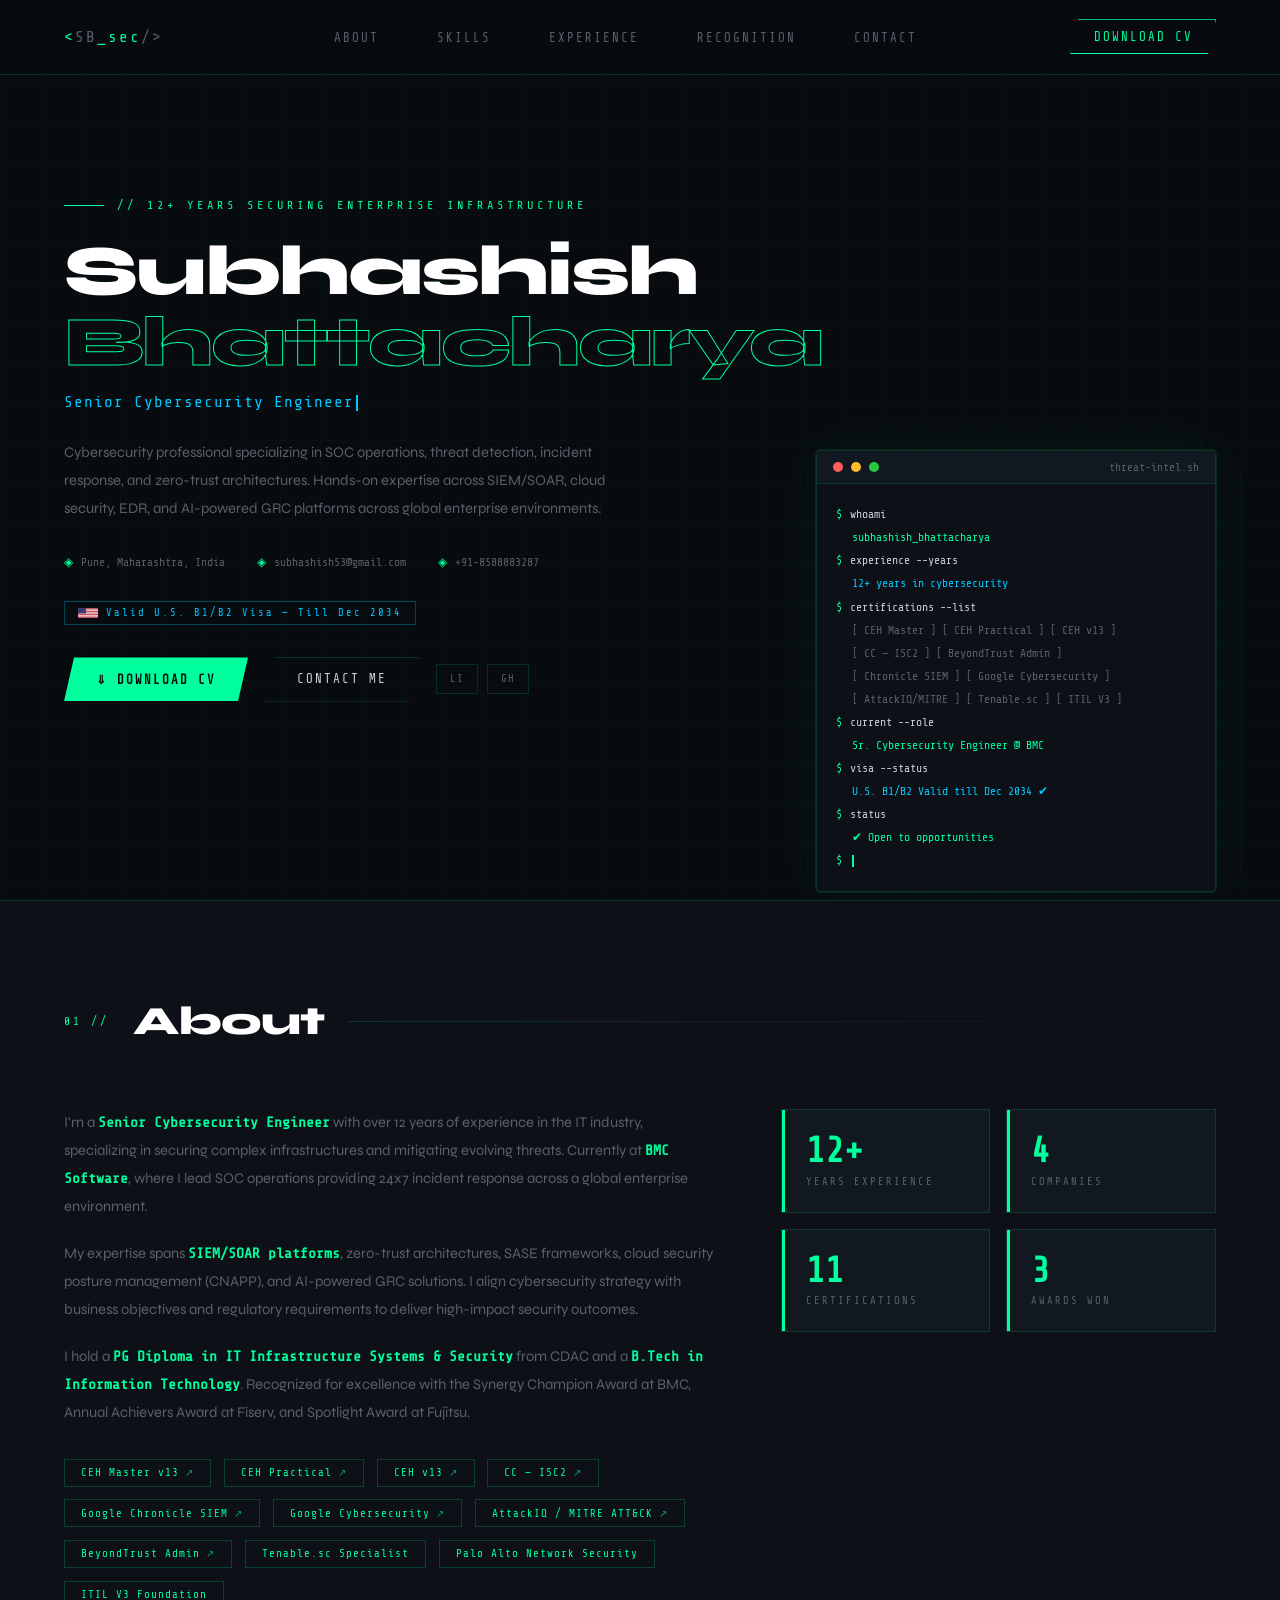
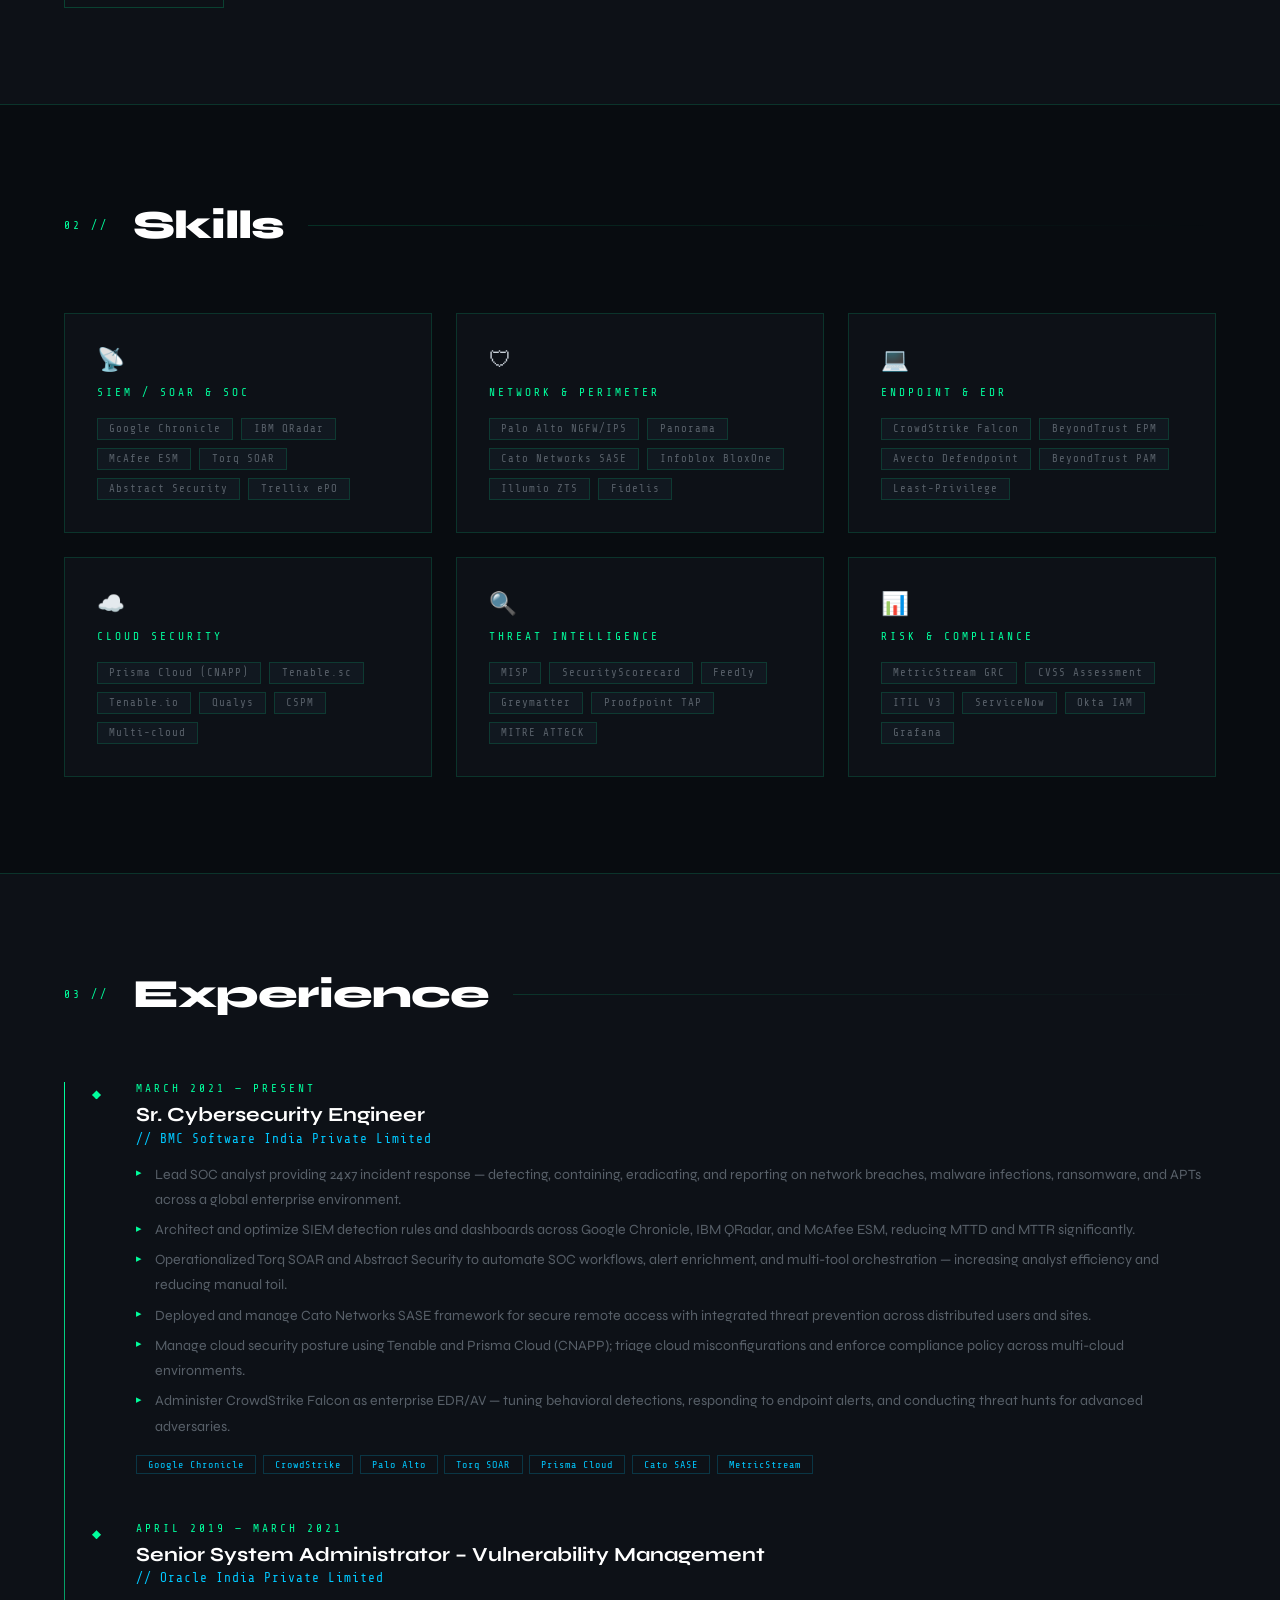
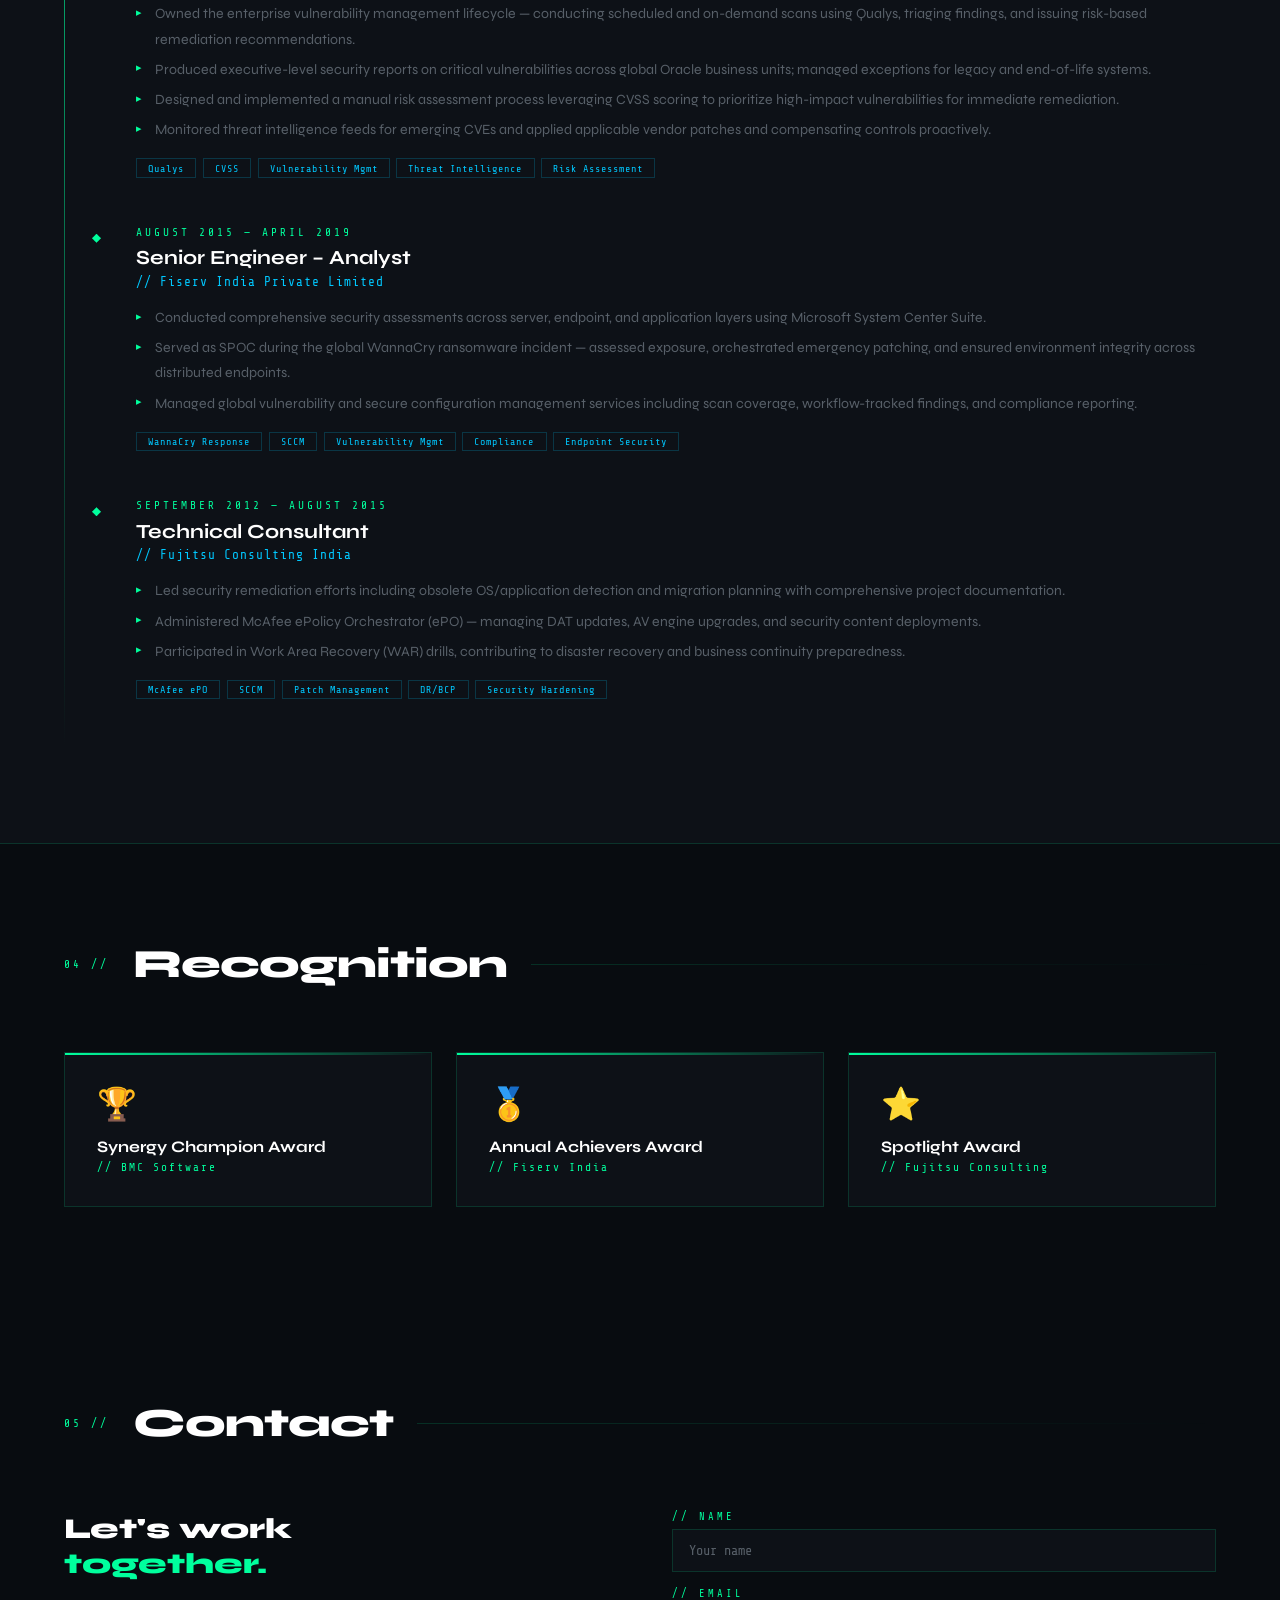
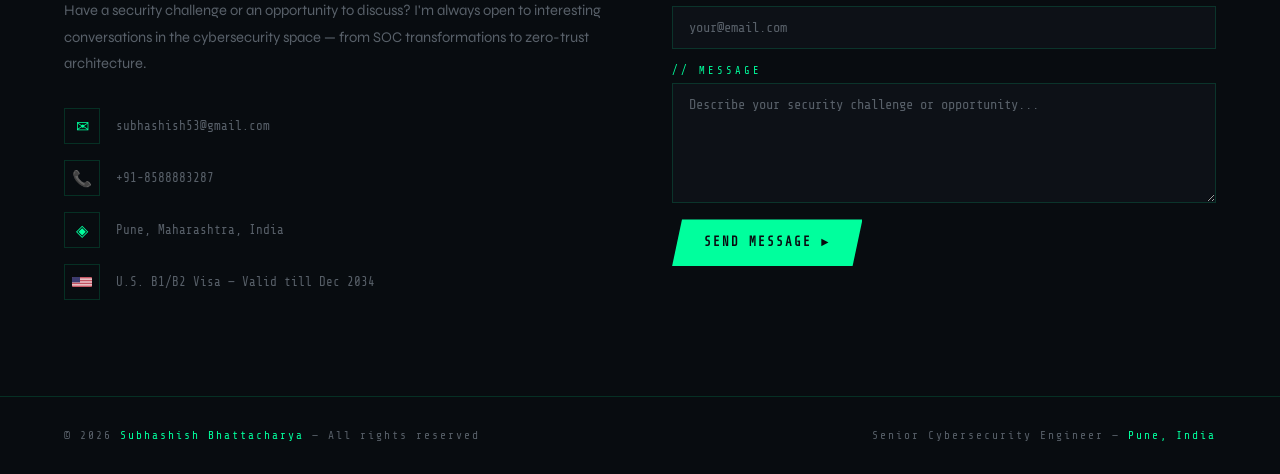
==== docs/index.html @ c699605d "Restructure: separate github/ and netlify/ folders - github/  : GitHub Pages version (mailto contact" ====
<!DOCTYPE html>
<html lang="en">
<head>
<meta charset="UTF-8"/>
<meta name="viewport" content="width=device-width, initial-scale=1.0"/>
<meta name="description" content="Subhashish Bhattacharya — Senior Cybersecurity Engineer with 12+ years in SOC operations, threat detection, incident response, SIEM/SOAR, and cloud security across global enterprise environments."/>
<meta name="keywords" content="Cybersecurity Engineer, SOC, SIEM, SOAR, CrowdStrike, Chronicle, Incident Response, Threat Hunting, Cloud Security, Pune"/>
<meta name="author" content="Subhashish Bhattacharya"/>
<!-- Open Graph -->
<meta property="og:title" content="Subhashish Bhattacharya | Senior Cybersecurity Engineer"/>
<meta property="og:description" content="12+ years securing enterprise infrastructure — SOC, SIEM/SOAR, threat detection, cloud security."/>
<meta property="og:type" content="website"/>
<meta property="og:url" content="https://subhashish53.github.io/"/>
<!-- Twitter Card -->
<meta name="twitter:card" content="summary"/>
<meta name="twitter:title" content="Subhashish Bhattacharya | Senior Cybersecurity Engineer"/>
<meta name="twitter:description" content="12+ years securing enterprise infrastructure — SOC, SIEM/SOAR, threat detection, cloud security."/>
<title>Subhashish Bhattacharya | Senior Cybersecurity Engineer</title>
<link rel="preconnect" href="https://fonts.googleapis.com"/>
<link rel="preconnect" href="https://fonts.gstatic.com" crossorigin/>
<link href="https://fonts.googleapis.com/css2?family=Share+Tech+Mono&family=Syne:wght@400;600;700;800&display=swap" rel="stylesheet"/>
<link rel="stylesheet" href="style.css"/>
</head>
<body>

<a href="#hero" class="skip-link">Skip to content</a>

<!-- NAV -->
<nav aria-label="Main navigation">
  <a href="#hero" class="nav-logo" aria-label="Home">&lt;<span>SB</span>_sec<span>/&gt;</span></a>
  <ul class="nav-links" id="nav-menu" role="list">
    <li><a href="#about">About</a></li>
    <li><a href="#skills">Skills</a></li>
    <li><a href="#experience">Experience</a></li>
    <li><a href="#awards">Recognition</a></li>
    <li><a href="#contact">Contact</a></li>
  </ul>
  <button class="nav-hamburger" id="nav-toggle" aria-controls="nav-menu" aria-expanded="false" aria-label="Toggle navigation menu">
    <span></span><span></span><span></span>
  </button>
  <a href="Subhashish_Bhattacharya.pdf" download class="nav-cta" aria-label="Download CV PDF">Download CV</a>
</nav>

<!-- HERO -->
<section id="hero" aria-label="Introduction">
  <div class="hero-content">
    <div class="hero-tag">// 12+ years securing enterprise infrastructure</div>
    <h1 class="hero-name">Subhashish<br><span class="outline">Bhattacharya</span></h1>
    <div class="hero-title" aria-live="polite" aria-label="Current role">
      <span id="typed-text">Senior Cybersecurity Engineer</span><span class="cursor" aria-hidden="true"></span>
    </div>
    <p class="hero-desc">
      Cybersecurity professional specializing in SOC operations, threat detection, incident response, and zero-trust architectures. Hands-on expertise across SIEM/SOAR, cloud security, EDR, and AI-powered GRC platforms across global enterprise environments.
    </p>
    <div class="hero-info">
      <div class="hero-info-item"><span class="icon" aria-hidden="true">◈</span> Pune, Maharashtra, India</div>
      <div class="hero-info-item"><span class="icon" aria-hidden="true">◈</span> <a href="mailto:subhashish53@gmail.com" style="color:inherit;text-decoration:none;">subhashish53@gmail.com</a></div>
      <div class="hero-info-item"><span class="icon" aria-hidden="true">◈</span> +91-8588883287</div>
    </div>
    <div class="visa-badge" role="note"><img src="data:image/svg+xml,%3Csvg xmlns='http://www.w3.org/2000/svg' viewBox='0 0 60 30'%3E%3Crect width='60' height='30' fill='%23B22234'/%3E%3Crect y='2.3' width='60' height='2.3' fill='white'/%3E%3Crect y='6.9' width='60' height='2.3' fill='white'/%3E%3Crect y='11.5' width='60' height='2.3' fill='white'/%3E%3Crect y='16.2' width='60' height='2.3' fill='white'/%3E%3Crect y='20.8' width='60' height='2.3' fill='white'/%3E%3Crect y='25.4' width='60' height='2.3' fill='white'/%3E%3Crect width='24' height='16.2' fill='%233C3B6E'/%3E%3C/svg%3E" alt="US Flag" class="flag-img" aria-hidden="true"/> Valid U.S. B1/B2 Visa — Till Dec 2034</div>
    <div class="hero-actions">
      <a href="Subhashish_Bhattacharya.pdf" download class="btn-primary" aria-label="Download CV PDF">&#8659; Download CV</a>
      <a href="#contact" class="btn-secondary">Contact Me</a>
      <div class="social-links" aria-label="Social profiles">
        <a href="https://www.linkedin.com/in/subhashish53/" target="_blank" rel="noopener noreferrer" aria-label="LinkedIn profile">LI</a>
        <a href="https://github.com/subhashish53" target="_blank" rel="noopener noreferrer" aria-label="GitHub profile">GH</a>
      </div>
    </div>
  </div>

  <div class="hero-terminal" aria-hidden="true" role="presentation">
    <div class="terminal-bar">
      <div class="t-dot red"></div><div class="t-dot yellow"></div><div class="t-dot green"></div>
      <div class="terminal-title">threat-intel.sh</div>
    </div>
    <div class="terminal-body">
      <div class="t-line"><span class="t-prompt">$</span><span class="t-cmd"> whoami</span></div>
      <div class="t-out t-green">subhashish_bhattacharya</div>
      <div class="t-line"><span class="t-prompt">$</span><span class="t-cmd"> experience --years</span></div>
      <div class="t-out t-blue">12+ years in cybersecurity</div>
      <div class="t-line"><span class="t-prompt">$</span><span class="t-cmd"> certifications --list</span></div>
      <div class="t-out">[ CEH Master ] [ CEH Practical ] [ CEH v13 ]</div>
      <div class="t-out">[ CC — ISC2 ] [ BeyondTrust Admin ]</div>
      <div class="t-out">[ Chronicle SIEM ] [ Google Cybersecurity ]</div>
      <div class="t-out">[ AttackIQ/MITRE ] [ Tenable.sc ] [ ITIL V3 ]</div>
      <div class="t-line"><span class="t-prompt">$</span><span class="t-cmd"> current --role</span></div>
      <div class="t-out t-green">Sr. Cybersecurity Engineer @ BMC</div>
      <div class="t-line"><span class="t-prompt">$</span><span class="t-cmd"> visa --status</span></div>
      <div class="t-out t-blue">U.S. B1/B2 Valid till Dec 2034 ✔</div>
      <div class="t-line"><span class="t-prompt">$</span><span class="t-cmd"> status</span></div>
      <div class="t-out t-green">✔ Open to opportunities</div>
      <div class="t-line"><span class="t-prompt">$</span><span class="t-cmd"><span class="cursor" style="background:var(--accent)" aria-hidden="true"></span></span></div>
    </div>
  </div>
</section>

<!-- ABOUT -->
<section id="about" aria-labelledby="about-title">
  <div class="section-header reveal">
    <span class="section-number">01 //</span>
    <h2 class="section-title" id="about-title">About</h2>
    <div class="section-line" aria-hidden="true"></div>
  </div>
  <div class="about-grid">
    <div class="about-text reveal">
      <p>I'm a <strong>Senior Cybersecurity Engineer</strong> with over 12 years of experience in the IT industry, specializing in securing complex infrastructures and mitigating evolving threats. Currently at <strong>BMC Software</strong>, where I lead SOC operations providing 24x7 incident response across a global enterprise environment.</p>
      <p>My expertise spans <strong>SIEM/SOAR platforms</strong>, zero-trust architectures, SASE frameworks, cloud security posture management (CNAPP), and AI-powered GRC solutions. I align cybersecurity strategy with business objectives and regulatory requirements to deliver high-impact security outcomes.</p>
      <p>I hold a <strong>PG Diploma in IT Infrastructure Systems &amp; Security</strong> from CDAC and a <strong>B.Tech in Information Technology</strong>. Recognized for excellence with the Synergy Champion Award at BMC, Annual Achievers Award at Fiserv, and Spotlight Award at Fujitsu.</p>

      <div class="certs-grid" role="list" aria-label="Certifications">
        <a class="cert-badge" role="listitem" href="https://drive.google.com/file/d/1cqCPP0fcl5gA-QZOKap31Gk3EQddqBVk/view" target="_blank" rel="noopener noreferrer" aria-label="CEH Master v13 certificate (opens in new tab)">CEH Master v13</a>
        <a class="cert-badge" role="listitem" href="https://drive.google.com/file/d/16MxEuxCjTVktu-DKGBJn0GdXpfcSZPaK/view" target="_blank" rel="noopener noreferrer" aria-label="CEH Practical certificate (opens in new tab)">CEH Practical</a>
        <a class="cert-badge" role="listitem" href="https://drive.google.com/file/d/1heQb-JkA9ScF9t5deFjkH-E2OxWP1b0K/view" target="_blank" rel="noopener noreferrer" aria-label="CEH v13 certificate (opens in new tab)">CEH v13</a>
        <a class="cert-badge" role="listitem" href="https://drive.google.com/file/d/1R3XdmagIMR9EzPBZNs9bTCRd5XsYGVK7/view" target="_blank" rel="noopener noreferrer" aria-label="CC — ISC2 certificate (opens in new tab)">CC — ISC2</a>
        <a class="cert-badge" role="listitem" href="https://drive.google.com/file/d/1AcaLoS705KobUgCL_Svd_c0FHXDXWL0P/view" target="_blank" rel="noopener noreferrer" aria-label="Google Chronicle SIEM certificate (opens in new tab)">Google Chronicle SIEM</a>
        <a class="cert-badge" role="listitem" href="https://drive.google.com/file/d/1JjbPBuRhxGrsvR8KgAdQMt10MkFg2x_4/view" target="_blank" rel="noopener noreferrer" aria-label="Google Cybersecurity certificate (opens in new tab)">Google Cybersecurity</a>
        <a class="cert-badge" role="listitem" href="https://drive.google.com/file/d/1i5aWia-tntS1HQNsrq4wCXVqkUFIYgM4/view" target="_blank" rel="noopener noreferrer" aria-label="AttackIQ MITRE ATT&amp;CK certificate (opens in new tab)">AttackIQ / MITRE ATT&amp;CK</a>
        <a class="cert-badge" role="listitem" href="https://drive.google.com/file/d/1MNc_0Uo7kedq93VqOlQg95E8Md-zAUr9/view" target="_blank" rel="noopener noreferrer" aria-label="BeyondTrust Admin certificate (opens in new tab)">BeyondTrust Admin</a>
        <span class="cert-badge" role="listitem">Tenable.sc Specialist</span>
        <span class="cert-badge" role="listitem">Palo Alto Network Security</span>
        <span class="cert-badge" role="listitem">ITIL V3 Foundation</span>
      </div>
    </div>
    <div class="about-stats reveal" aria-label="Career statistics">
      <div class="stat-card"><div class="stat-num">12+</div><div class="stat-label">Years Experience</div></div>
      <div class="stat-card"><div class="stat-num">4</div><div class="stat-label">Companies</div></div>
      <div class="stat-card"><div class="stat-num">11</div><div class="stat-label">Certifications</div></div>
      <div class="stat-card"><div class="stat-num">3</div><div class="stat-label">Awards Won</div></div>
    </div>
  </div>
</section>

<!-- SKILLS -->
<section id="skills" aria-labelledby="skills-title">
  <div class="section-header reveal">
    <span class="section-number">02 //</span>
    <h2 class="section-title" id="skills-title">Skills</h2>
    <div class="section-line" aria-hidden="true"></div>
  </div>
  <div class="skills-grid">
    <div class="skill-category reveal">
      <div class="skill-cat-icon" aria-hidden="true">📡</div>
      <div class="skill-cat-title">SIEM / SOAR &amp; SOC</div>
      <div class="skill-tags">
        <span class="skill-tag">Google Chronicle</span>
        <span class="skill-tag">IBM QRadar</span>
        <span class="skill-tag">McAfee ESM</span>
        <span class="skill-tag">Torq SOAR</span>
        <span class="skill-tag">Abstract Security</span>
        <span class="skill-tag">Trellix ePO</span>
      </div>
    </div>
    <div class="skill-category reveal">
      <div class="skill-cat-icon" aria-hidden="true">🛡</div>
      <div class="skill-cat-title">Network &amp; Perimeter</div>
      <div class="skill-tags">
        <span class="skill-tag">Palo Alto NGFW/IPS</span>
        <span class="skill-tag">Panorama</span>
        <span class="skill-tag">Cato Networks SASE</span>
        <span class="skill-tag">Infoblox BloxOne</span>
        <span class="skill-tag">Illumio ZTS</span>
        <span class="skill-tag">Fidelis</span>
      </div>
    </div>
    <div class="skill-category reveal">
      <div class="skill-cat-icon" aria-hidden="true">💻</div>
      <div class="skill-cat-title">Endpoint &amp; EDR</div>
      <div class="skill-tags">
        <span class="skill-tag">CrowdStrike Falcon</span>
        <span class="skill-tag">BeyondTrust EPM</span>
        <span class="skill-tag">Avecto Defendpoint</span>
        <span class="skill-tag">BeyondTrust PAM</span>
        <span class="skill-tag">Least-Privilege</span>
      </div>
    </div>
    <div class="skill-category reveal">
      <div class="skill-cat-icon" aria-hidden="true">☁️</div>
      <div class="skill-cat-title">Cloud Security</div>
      <div class="skill-tags">
        <span class="skill-tag">Prisma Cloud (CNAPP)</span>
        <span class="skill-tag">Tenable.sc</span>
        <span class="skill-tag">Tenable.io</span>
        <span class="skill-tag">Qualys</span>
        <span class="skill-tag">CSPM</span>
        <span class="skill-tag">Multi-cloud</span>
      </div>
    </div>
    <div class="skill-category reveal">
      <div class="skill-cat-icon" aria-hidden="true">🔍</div>
      <div class="skill-cat-title">Threat Intelligence</div>
      <div class="skill-tags">
        <span class="skill-tag">MISP</span>
        <span class="skill-tag">SecurityScorecard</span>
        <span class="skill-tag">Feedly</span>
        <span class="skill-tag">Greymatter</span>
        <span class="skill-tag">Proofpoint TAP</span>
        <span class="skill-tag">MITRE ATT&amp;CK</span>
      </div>
    </div>
    <div class="skill-category reveal">
      <div class="skill-cat-icon" aria-hidden="true">📊</div>
      <div class="skill-cat-title">Risk &amp; Compliance</div>
      <div class="skill-tags">
        <span class="skill-tag">MetricStream GRC</span>
        <span class="skill-tag">CVSS Assessment</span>
        <span class="skill-tag">ITIL V3</span>
        <span class="skill-tag">ServiceNow</span>
        <span class="skill-tag">Okta IAM</span>
        <span class="skill-tag">Grafana</span>
      </div>
    </div>
  </div>
</section>

<!-- EXPERIENCE -->
<section id="experience" aria-labelledby="experience-title">
  <div class="section-header reveal">
    <span class="section-number">03 //</span>
    <h2 class="section-title" id="experience-title">Experience</h2>
    <div class="section-line" aria-hidden="true"></div>
  </div>
  <div class="timeline">

    <article class="timeline-item reveal">
      <div class="timeline-date">March 2021 — Present</div>
      <h3 class="timeline-role">Sr. Cybersecurity Engineer</h3>
      <div class="timeline-company">// BMC Software India Private Limited</div>
      <ul class="timeline-bullets">
        <li>Lead SOC analyst providing 24x7 incident response — detecting, containing, eradicating, and reporting on network breaches, malware infections, ransomware, and APTs across a global enterprise environment.</li>
        <li>Architect and optimize SIEM detection rules and dashboards across Google Chronicle, IBM QRadar, and McAfee ESM, reducing MTTD and MTTR significantly.</li>
        <li>Operationalized Torq SOAR and Abstract Security to automate SOC workflows, alert enrichment, and multi-tool orchestration — increasing analyst efficiency and reducing manual toil.</li>
        <li>Deployed and manage Cato Networks SASE framework for secure remote access with integrated threat prevention across distributed users and sites.</li>
        <li>Manage cloud security posture using Tenable and Prisma Cloud (CNAPP); triage cloud misconfigurations and enforce compliance policy across multi-cloud environments.</li>
        <li>Administer CrowdStrike Falcon as enterprise EDR/AV — tuning behavioral detections, responding to endpoint alerts, and conducting threat hunts for advanced adversaries.</li>
      </ul>
      <div class="timeline-tags" aria-label="Technologies used">
        <span class="timeline-tag">Google Chronicle</span>
        <span class="timeline-tag">CrowdStrike</span>
        <span class="timeline-tag">Palo Alto</span>
        <span class="timeline-tag">Torq SOAR</span>
        <span class="timeline-tag">Prisma Cloud</span>
        <span class="timeline-tag">Cato SASE</span>
        <span class="timeline-tag">MetricStream</span>
      </div>
    </article>

    <article class="timeline-item reveal">
      <div class="timeline-date">April 2019 — March 2021</div>
      <h3 class="timeline-role">Senior System Administrator – Vulnerability Management</h3>
      <div class="timeline-company">// Oracle India Private Limited</div>
      <ul class="timeline-bullets">
        <li>Owned the enterprise vulnerability management lifecycle — conducting scheduled and on-demand scans using Qualys, triaging findings, and issuing risk-based remediation recommendations.</li>
        <li>Produced executive-level security reports on critical vulnerabilities across global Oracle business units; managed exceptions for legacy and end-of-life systems.</li>
        <li>Designed and implemented a manual risk assessment process leveraging CVSS scoring to prioritize high-impact vulnerabilities for immediate remediation.</li>
        <li>Monitored threat intelligence feeds for emerging CVEs and applied applicable vendor patches and compensating controls proactively.</li>
      </ul>
      <div class="timeline-tags" aria-label="Technologies used">
        <span class="timeline-tag">Qualys</span>
        <span class="timeline-tag">CVSS</span>
        <span class="timeline-tag">Vulnerability Mgmt</span>
        <span class="timeline-tag">Threat Intelligence</span>
        <span class="timeline-tag">Risk Assessment</span>
      </div>
    </article>

    <article class="timeline-item reveal">
      <div class="timeline-date">August 2015 — April 2019</div>
      <h3 class="timeline-role">Senior Engineer – Analyst</h3>
      <div class="timeline-company">// Fiserv India Private Limited</div>
      <ul class="timeline-bullets">
        <li>Conducted comprehensive security assessments across server, endpoint, and application layers using Microsoft System Center Suite.</li>
        <li>Served as SPOC during the global WannaCry ransomware incident — assessed exposure, orchestrated emergency patching, and ensured environment integrity across distributed endpoints.</li>
        <li>Managed global vulnerability and secure configuration management services including scan coverage, workflow-tracked findings, and compliance reporting.</li>
      </ul>
      <div class="timeline-tags" aria-label="Technologies used">
        <span class="timeline-tag">WannaCry Response</span>
        <span class="timeline-tag">SCCM</span>
        <span class="timeline-tag">Vulnerability Mgmt</span>
        <span class="timeline-tag">Compliance</span>
        <span class="timeline-tag">Endpoint Security</span>
      </div>
    </article>

    <article class="timeline-item reveal">
      <div class="timeline-date">September 2012 — August 2015</div>
      <h3 class="timeline-role">Technical Consultant</h3>
      <div class="timeline-company">// Fujitsu Consulting India</div>
      <ul class="timeline-bullets">
        <li>Led security remediation efforts including obsolete OS/application detection and migration planning with comprehensive project documentation.</li>
        <li>Administered McAfee ePolicy Orchestrator (ePO) — managing DAT updates, AV engine upgrades, and security content deployments.</li>
        <li>Participated in Work Area Recovery (WAR) drills, contributing to disaster recovery and business continuity preparedness.</li>
      </ul>
      <div class="timeline-tags" aria-label="Technologies used">
        <span class="timeline-tag">McAfee ePO</span>
        <span class="timeline-tag">SCCM</span>
        <span class="timeline-tag">Patch Management</span>
        <span class="timeline-tag">DR/BCP</span>
        <span class="timeline-tag">Security Hardening</span>
      </div>
    </article>

  </div>
</section>

<!-- AWARDS -->
<section id="awards" aria-labelledby="awards-title">
  <div class="section-header reveal">
    <span class="section-number">04 //</span>
    <h2 class="section-title" id="awards-title">Recognition</h2>
    <div class="section-line" aria-hidden="true"></div>
  </div>
  <div class="awards-grid">
    <div class="award-card reveal">
      <div class="award-icon" aria-hidden="true">🏆</div>
      <div class="award-title">Synergy Champion Award</div>
      <div class="award-company">// BMC Software</div>
    </div>
    <div class="award-card reveal">
      <div class="award-icon" aria-hidden="true">🥇</div>
      <div class="award-title">Annual Achievers Award</div>
      <div class="award-company">// Fiserv India</div>
    </div>
    <div class="award-card reveal">
      <div class="award-icon" aria-hidden="true">⭐</div>
      <div class="award-title">Spotlight Award</div>
      <div class="award-company">// Fujitsu Consulting</div>
    </div>
  </div>
</section>

<!-- CONTACT -->
<section id="contact" aria-labelledby="contact-title">
  <div class="section-header reveal">
    <span class="section-number">05 //</span>
    <h2 class="section-title" id="contact-title">Contact</h2>
    <div class="section-line" aria-hidden="true"></div>
  </div>
  <div class="contact-grid">
    <div class="contact-info reveal">
      <h3>Let's work<br><span style="color:var(--accent)">together.</span></h3>
      <p>Have a security challenge or an opportunity to discuss? I'm always open to interesting conversations in the cybersecurity space — from SOC transformations to zero-trust architecture.</p>
      <div class="contact-items">
        <div class="contact-item"><div class="c-icon" aria-hidden="true">✉</div><span><a href="mailto:subhashish53@gmail.com" style="color:var(--text-dim);text-decoration:none;">subhashish53@gmail.com</a></span></div>
        <div class="contact-item"><div class="c-icon" aria-hidden="true">📞</div><span>+91-8588883287</span></div>
        <div class="contact-item"><div class="c-icon" aria-hidden="true">◈</div><span>Pune, Maharashtra, India</span></div>
        <div class="contact-item"><div class="c-icon" aria-hidden="true"><img src="data:image/svg+xml,%3Csvg xmlns='http://www.w3.org/2000/svg' viewBox='0 0 60 30'%3E%3Crect width='60' height='30' fill='%23B22234'/%3E%3Crect y='2.3' width='60' height='2.3' fill='white'/%3E%3Crect y='6.9' width='60' height='2.3' fill='white'/%3E%3Crect y='11.5' width='60' height='2.3' fill='white'/%3E%3Crect y='16.2' width='60' height='2.3' fill='white'/%3E%3Crect y='20.8' width='60' height='2.3' fill='white'/%3E%3Crect y='25.4' width='60' height='2.3' fill='white'/%3E%3Crect width='24' height='16.2' fill='%233C3B6E'/%3E%3C/svg%3E" alt="US Flag" class="flag-img" aria-hidden="true"/></div><span>U.S. B1/B2 Visa — Valid till Dec 2034</span></div>
      </div>
    </div>
    <form class="contact-form reveal" id="contact-form" aria-label="Contact form">
      <div class="form-group">
        <label class="form-label" for="contact-name">// Name</label>
        <input type="text" id="contact-name" name="name" class="form-input" placeholder="Your name" required autocomplete="name"/>
      </div>
      <div class="form-group">
        <label class="form-label" for="contact-email">// Email</label>
        <input type="email" id="contact-email" name="email" class="form-input" placeholder="your@email.com" required autocomplete="email"/>
      </div>
      <div class="form-group">
        <label class="form-label" for="contact-message">// Message</label>
        <textarea id="contact-message" name="message" class="form-input" placeholder="Describe your security challenge or opportunity..." required></textarea>
      </div>
      <button type="submit" class="btn-submit">Send Message &#9658;</button>
      <div class="form-status" id="form-status" role="status" aria-live="polite"></div>
    </form>
  </div>
</section>

<!-- FOOTER -->
<footer>
  <div class="footer-text">© 2026 <span>Subhashish Bhattacharya</span> — All rights reserved</div>
  <div class="footer-text">Senior Cybersecurity Engineer — <span>Pune, India</span></div>
</footer>

<script src="script.js" defer></script>
</body>
</html>
---- docs/style.css ----
/* ─────────────────────────────────────────────
   Subhashish Bhattacharya — Portfolio Styles
   subhashish53.netlify.app
   ───────────────────────────────────────────── */

/* ── DESIGN TOKENS ──────────────────────────── */
:root {
  --bg: #080c10;
  --bg2: #0d1117;
  --bg3: #111820;
  --accent: #00ff9d;
  --accent2: #00c8ff;
  --accent3: #ff4d6d;
  --text: #c9d1d9;
  --text-dim: #586069;
  --border: rgba(0,255,157,0.15);
  --mono: 'Share Tech Mono', monospace;
  --sans: 'Syne', sans-serif;
}

/* ── RESET & BASE ───────────────────────────── */
* { margin:0; padding:0; box-sizing:border-box; }
html { scroll-behavior: smooth; scroll-padding-top: 72px; }
body { background: var(--bg); color: var(--text); font-family: var(--sans); overflow-x: hidden; }

/* ── SKIP LINK ──────────────────────────────── */
.skip-link {
  position: absolute; top: -100%; left: 1rem;
  background: var(--accent); color: var(--bg);
  padding: 0.5rem 1rem; font-family: var(--mono); font-size: 0.8rem;
  z-index: 9999; text-decoration: none; font-weight: 700;
  transition: top 0.2s;
}
.skip-link:focus { top: 0.5rem; }

/* ── BACKGROUND GRID & SCANLINES ────────────── */
body::before {
  content: '';
  position: fixed; inset: 0;
  background-image:
    linear-gradient(rgba(0,255,157,0.03) 1px, transparent 1px),
    linear-gradient(90deg, rgba(0,255,157,0.03) 1px, transparent 1px);
  background-size: 40px 40px;
  pointer-events: none; z-index: 0;
}
body::after {
  content: '';
  position: fixed; inset: 0;
  background: repeating-linear-gradient(0deg, transparent, transparent 2px, rgba(0,0,0,0.08) 2px, rgba(0,0,0,0.08) 4px);
  pointer-events: none; z-index: 0;
}

/* ── NAV ────────────────────────────────────── */
nav {
  position: fixed; top: 0; left: 0; right: 0; z-index: 100;
  display: flex; justify-content: space-between; align-items: center;
  padding: 1.2rem 4rem;
  background: rgba(8,12,16,0.9); backdrop-filter: blur(12px);
  border-bottom: 1px solid var(--border);
}
.nav-logo { font-family: var(--mono); color: var(--accent); font-size: 1rem; letter-spacing: 2px; text-decoration: none; }
.nav-logo span { color: var(--text-dim); }
.nav-links { display: flex; gap: 2.5rem; list-style: none; }
.nav-links a {
  font-family: var(--mono); color: var(--text-dim); text-decoration: none;
  font-size: 0.78rem; letter-spacing: 2px; text-transform: uppercase; transition: color 0.2s;
}
.nav-links a::before { content: '> '; color: var(--accent); opacity: 0; transition: opacity 0.2s; }
.nav-links a:hover,
.nav-links a.active { color: var(--accent); }
.nav-links a:hover::before,
.nav-links a.active::before { opacity: 1; }
.nav-cta {
  font-family: var(--mono); font-size: 0.78rem; letter-spacing: 2px;
  padding: 0.6rem 1.4rem; border: 1px solid var(--accent); color: var(--accent);
  text-decoration: none; text-transform: uppercase; transition: all 0.2s;
  clip-path: polygon(8px 0%, 100% 0%, calc(100% - 8px) 100%, 0% 100%);
}
.nav-cta:hover { background: var(--accent); color: var(--bg); }

/* ── HAMBURGER ──────────────────────────────── */
.nav-hamburger {
  display: none; flex-direction: column; gap: 5px; cursor: pointer;
  background: none; border: none; padding: 4px; z-index: 101;
}
.nav-hamburger span {
  display: block; width: 22px; height: 2px; background: var(--accent); transition: all 0.3s;
}
.nav-hamburger.open span:nth-child(1) { transform: translateY(7px) rotate(45deg); }
.nav-hamburger.open span:nth-child(2) { opacity: 0; }
.nav-hamburger.open span:nth-child(3) { transform: translateY(-7px) rotate(-45deg); }

/* ── HERO ───────────────────────────────────── */
#hero {
  position: relative; min-height: 100vh;
  display: flex; align-items: center; padding: 0 4rem; z-index: 1;
}
.hero-content { max-width: 680px; animation: fadeUp 1s ease both; }
.hero-tag {
  font-family: var(--mono); font-size: 0.75rem; color: var(--accent);
  letter-spacing: 4px; text-transform: uppercase; margin-bottom: 1.5rem;
  display: flex; align-items: center; gap: 0.8rem;
}
.hero-tag::before { content: ''; width: 40px; height: 1px; background: var(--accent); }
.hero-name {
  font-size: clamp(2.5rem, 5.5vw, 5rem); font-weight: 800;
  line-height: 1; color: #fff; margin-bottom: 1rem; letter-spacing: -2px;
}
.hero-name .outline { color: transparent; -webkit-text-stroke: 1px var(--accent); }
.hero-title { font-family: var(--mono); font-size: 1rem; color: var(--accent2); margin-bottom: 1.5rem; letter-spacing: 1px; min-height: 1.4em; }
.cursor { display: inline-block; width: 2px; height: 1em; background: var(--accent2); margin-left: 2px; animation: blink 1s step-end infinite; vertical-align: middle; }
.hero-desc { font-size: 0.92rem; color: var(--text-dim); line-height: 1.9; max-width: 560px; margin-bottom: 2rem; }
.hero-info { display: flex; gap: 2rem; margin-bottom: 2rem; flex-wrap: wrap; }
.hero-info-item { font-family: var(--mono); font-size: 0.72rem; color: var(--text-dim); display: flex; align-items: center; gap: 0.5rem; }
.hero-info-item .icon { color: var(--accent); }
.visa-badge {
  display: inline-flex; align-items: center; gap: 0.5rem;
  font-family: var(--mono); font-size: 0.65rem; letter-spacing: 2px;
  padding: 0.3rem 0.8rem; border: 1px solid rgba(0,200,255,0.3);
  color: var(--accent2); margin-bottom: 2rem;
}
/* SVG flag image — works on all browsers/OS including Windows Chrome */
.flag-img { width: 20px; height: 10px; display: inline-block; vertical-align: middle; border-radius: 1px; flex-shrink: 0; }
.hero-actions { display: flex; gap: 1rem; align-items: center; flex-wrap: wrap; }
.btn-primary {
  font-family: var(--mono); font-size: 0.78rem; letter-spacing: 2px;
  padding: 0.9rem 2rem; background: var(--accent); color: var(--bg);
  text-decoration: none; text-transform: uppercase; font-weight: 700;
  clip-path: polygon(10px 0%, 100% 0%, calc(100% - 10px) 100%, 0% 100%);
  transition: all 0.2s; cursor: pointer; border: none; display: inline-block;
}
.btn-primary:hover { background: #00e88a; transform: translateY(-2px); }
.btn-secondary {
  font-family: var(--mono); font-size: 0.78rem; letter-spacing: 2px;
  padding: 0.9rem 2rem; border: 1px solid var(--border); color: var(--text);
  text-decoration: none; text-transform: uppercase; transition: all 0.2s;
  clip-path: polygon(10px 0%, 100% 0%, calc(100% - 10px) 100%, 0% 100%);
  display: inline-block;
}
.btn-secondary:hover { border-color: var(--accent); color: var(--accent); }
.social-links { display: flex; gap: 0.6rem; }
.social-links a {
  font-family: var(--mono); font-size: 0.65rem; color: var(--text-dim); text-decoration: none;
  letter-spacing: 1px; transition: color 0.2s; border: 1px solid var(--border); padding: 0.5rem 0.8rem;
}
.social-links a:hover { color: var(--accent); border-color: var(--accent); }

/* ── TERMINAL CARD ──────────────────────────── */
.hero-terminal {
  position: absolute; right: 4rem; top: 50%; transform: translateY(-50%);
  width: 400px; background: var(--bg2); border: 1px solid var(--border);
  border-radius: 4px; overflow: hidden; animation: fadeUp 1s 0.3s ease both;
  box-shadow: 0 0 60px rgba(0,255,157,0.05), 0 0 0 1px rgba(0,255,157,0.1);
}
.terminal-bar {
  background: var(--bg3); padding: 0.6rem 1rem;
  display: flex; align-items: center; gap: 0.5rem; border-bottom: 1px solid var(--border);
}
.t-dot { width: 10px; height: 10px; border-radius: 50%; }
.t-dot.red { background: #ff5f57; }
.t-dot.yellow { background: #febc2e; }
.t-dot.green { background: #28c840; }
.terminal-title { font-family: var(--mono); font-size: 0.7rem; color: var(--text-dim); margin-left: auto; }
.terminal-body { padding: 1.2rem; font-family: var(--mono); font-size: 0.72rem; line-height: 2; }
.t-line { display: flex; gap: 0.5rem; }
.t-prompt { color: var(--accent); }
.t-cmd { color: var(--text); }
.t-out { color: var(--text-dim); padding-left: 1rem; }
.t-green { color: var(--accent); }
.t-blue { color: var(--accent2); }
.t-red { color: var(--accent3); }

/* ── SECTIONS ───────────────────────────────── */
section { position: relative; z-index: 1; padding: 6rem 4rem; }
.section-header { display: flex; align-items: center; gap: 1.5rem; margin-bottom: 4rem; }
.section-number { font-family: var(--mono); font-size: 0.7rem; color: var(--accent); letter-spacing: 3px; }
.section-title { font-size: 2.5rem; font-weight: 800; color: #fff; letter-spacing: -1px; }
.section-line { flex: 1; height: 1px; background: linear-gradient(to right, var(--border), transparent); }

/* ── SCROLL REVEAL ──────────────────────────── */
.reveal { opacity: 0; transform: translateY(24px); transition: opacity 0.6s ease, transform 0.6s ease; }
.reveal.visible { opacity: 1; transform: translateY(0); }

/* ── ABOUT ──────────────────────────────────── */
#about { background: var(--bg2); border-top: 1px solid var(--border); border-bottom: 1px solid var(--border); }
.about-grid { display: grid; grid-template-columns: 1.2fr 0.8fr; gap: 4rem; align-items: start; }
.about-text p { color: var(--text-dim); line-height: 1.9; margin-bottom: 1.2rem; font-size: 0.92rem; }
.about-text p strong { color: var(--accent); font-family: var(--mono); }
.about-stats { display: grid; grid-template-columns: 1fr 1fr; gap: 1rem; }
.stat-card {
  background: var(--bg3); border: 1px solid var(--border);
  padding: 1.5rem; position: relative; overflow: hidden; transition: border-color 0.3s;
}
.stat-card::before { content: ''; position: absolute; top: 0; left: 0; width: 3px; height: 100%; background: var(--accent); }
.stat-card:hover { border-color: var(--accent); }
.stat-num { font-size: 2.2rem; font-weight: 800; color: var(--accent); font-family: var(--mono); line-height: 1; }
.stat-label { font-family: var(--mono); font-size: 0.65rem; color: var(--text-dim); letter-spacing: 2px; text-transform: uppercase; margin-top: 0.4rem; }

/* ── CERTIFICATIONS ─────────────────────────── */
.certs-grid { display: flex; flex-wrap: wrap; gap: 0.8rem; margin-top: 2rem; }
.cert-badge {
  font-family: var(--mono); font-size: 0.68rem; padding: 0.4rem 1rem;
  border: 1px solid rgba(0,255,157,0.2); color: var(--accent);
  letter-spacing: 1px; transition: all 0.2s; text-decoration: none; display: inline-block;
}
.cert-badge:hover { background: rgba(0,255,157,0.05); border-color: var(--accent); }
.cert-badge[href]::after { content: ' \2197'; font-size: 0.6rem; opacity: 0.6; }
.cert-badge:not([href]) { cursor: default; }

/* ── SKILLS ─────────────────────────────────── */
.skills-grid { display: grid; grid-template-columns: repeat(auto-fit, minmax(280px, 1fr)); gap: 1.5rem; }
.skill-category {
  background: var(--bg2); border: 1px solid var(--border); padding: 2rem;
  transition: border-color 0.3s, transform 0.3s; position: relative; overflow: hidden;
}
.skill-category::after {
  content: ''; position: absolute; inset: 0;
  background: linear-gradient(135deg, rgba(0,255,157,0.03), transparent);
  opacity: 0; transition: opacity 0.3s;
}
.skill-category:hover { border-color: rgba(0,255,157,0.4); transform: translateY(-4px); }
.skill-category:hover::after { opacity: 1; }
.skill-cat-icon { font-size: 1.4rem; margin-bottom: 0.8rem; }
.skill-cat-title { font-family: var(--mono); font-size: 0.7rem; color: var(--accent); letter-spacing: 3px; text-transform: uppercase; margin-bottom: 1.2rem; }
.skill-tags { display: flex; flex-wrap: wrap; gap: 0.5rem; }
.skill-tag {
  font-family: var(--mono); font-size: 0.67rem; padding: 0.25rem 0.7rem;
  background: var(--bg3); border: 1px solid var(--border); color: var(--text-dim);
  letter-spacing: 1px; transition: all 0.2s;
}
.skill-tag:hover { border-color: var(--accent); color: var(--accent); }

/* ── EXPERIENCE ─────────────────────────────── */
#experience { background: var(--bg2); border-top: 1px solid var(--border); border-bottom: 1px solid var(--border); }
.timeline { position: relative; padding-left: 2rem; }
.timeline::before {
  content: ''; position: absolute; left: 0; top: 0; bottom: 0;
  width: 1px; background: linear-gradient(to bottom, var(--accent), transparent);
}
.timeline-item { position: relative; padding: 0 0 3rem 2.5rem; }
.timeline-item::before {
  content: ''; position: absolute; left: -4px; top: 8px;
  width: 9px; height: 9px; background: var(--accent);
  box-shadow: 0 0 12px var(--accent); clip-path: polygon(50% 0%, 100% 50%, 50% 100%, 0% 50%);
}
.timeline-date { font-family: var(--mono); font-size: 0.7rem; color: var(--accent); letter-spacing: 3px; text-transform: uppercase; margin-bottom: 0.4rem; }
.timeline-role { font-size: 1.25rem; font-weight: 700; color: #fff; margin-bottom: 0.3rem; }
.timeline-company { font-family: var(--mono); font-size: 0.8rem; color: var(--accent2); margin-bottom: 1rem; letter-spacing: 1px; }
.timeline-bullets { list-style: none; margin-bottom: 1rem; }
.timeline-bullets li {
  color: var(--text-dim); font-size: 0.88rem; line-height: 1.8; padding-left: 1.2rem; position: relative; margin-bottom: 0.3rem;
}
.timeline-bullets li::before { content: '\25B8'; position: absolute; left: 0; color: var(--accent); font-size: 0.7rem; top: 0.1rem; }
.timeline-tags { display: flex; flex-wrap: wrap; gap: 0.4rem; }
.timeline-tag {
  font-family: var(--mono); font-size: 0.63rem; padding: 0.2rem 0.7rem;
  border: 1px solid rgba(0,200,255,0.2); color: var(--accent2); letter-spacing: 1px;
}

/* ── CONTACT ────────────────────────────────── */
.contact-grid { display: grid; grid-template-columns: 1fr 1fr; gap: 4rem; align-items: start; }
.contact-info h3 { font-size: 1.8rem; font-weight: 800; color: #fff; margin-bottom: 1rem; }
.contact-info p { color: var(--text-dim); line-height: 1.8; font-size: 0.92rem; margin-bottom: 2rem; }
.contact-items { display: flex; flex-direction: column; gap: 1rem; }
.contact-item { display: flex; align-items: center; gap: 1rem; font-family: var(--mono); font-size: 0.78rem; color: var(--text-dim); }
.contact-item .c-icon { width: 36px; height: 36px; border: 1px solid var(--border); display: flex; align-items: center; justify-content: center; color: var(--accent); font-size: 1rem; flex-shrink: 0; }
.contact-form { display: flex; flex-direction: column; gap: 1rem; }
.form-group { display: flex; flex-direction: column; gap: 0.4rem; }
.form-label { font-family: var(--mono); font-size: 0.65rem; color: var(--accent); letter-spacing: 3px; text-transform: uppercase; }
.form-input {
  background: var(--bg2); border: 1px solid var(--border); color: var(--text);
  padding: 0.8rem 1rem; font-family: var(--mono); font-size: 0.85rem;
  outline: none; transition: border-color 0.2s; width: 100%;
}
.form-input:focus { border-color: var(--accent); box-shadow: 0 0 0 2px rgba(0,255,157,0.1); }
.form-input::placeholder { color: var(--text-dim); }
textarea.form-input { resize: vertical; min-height: 120px; }
.btn-submit {
  font-family: var(--mono); font-size: 0.78rem; letter-spacing: 2px;
  padding: 1rem 2rem; background: var(--accent); color: var(--bg);
  border: none; cursor: pointer; text-transform: uppercase; font-weight: 700;
  clip-path: polygon(10px 0%, 100% 0%, calc(100% - 10px) 100%, 0% 100%);
  transition: all 0.2s; align-self: flex-start;
}
.btn-submit:hover { background: #00e88a; transform: translateY(-2px); }
.form-status { font-family: var(--mono); font-size: 0.75rem; padding: 0.6rem 1rem; display: none; }
.form-status.success { color: var(--accent); border: 1px solid var(--accent); background: rgba(0,255,157,0.05); display: block; }
.form-status.error { color: var(--accent3); border: 1px solid var(--accent3); background: rgba(255,77,109,0.05); display: block; }

/* ── AWARDS ─────────────────────────────────── */
.awards-grid { display: grid; grid-template-columns: repeat(auto-fit, minmax(250px, 1fr)); gap: 1.5rem; }
.award-card {
  background: var(--bg2); border: 1px solid var(--border); padding: 2rem;
  position: relative; overflow: hidden; transition: border-color 0.3s;
}
.award-card::before { content: ''; position: absolute; top: 0; left: 0; right: 0; height: 2px; background: linear-gradient(to right, var(--accent), transparent); }
.award-card:hover { border-color: rgba(0,255,157,0.4); }
.award-icon { font-size: 2rem; margin-bottom: 0.8rem; }
.award-title { font-size: 1rem; font-weight: 700; color: #fff; margin-bottom: 0.3rem; }
.award-company { font-family: var(--mono); font-size: 0.7rem; color: var(--accent); letter-spacing: 2px; }

/* ── FOOTER ─────────────────────────────────── */
footer {
  position: relative; z-index: 1; border-top: 1px solid var(--border);
  padding: 2rem 4rem; display: flex; justify-content: space-between; align-items: center;
}
.footer-text { font-family: var(--mono); font-size: 0.7rem; color: var(--text-dim); letter-spacing: 2px; }
.footer-text span { color: var(--accent); }

/* ── ANIMATIONS ─────────────────────────────── */
@keyframes fadeUp { from { opacity: 0; transform: translateY(30px); } to { opacity: 1; transform: translateY(0); } }
@keyframes blink { 0%, 100% { opacity: 1; } 50% { opacity: 0; } }

/* ── RESPONSIVE ─────────────────────────────── */

/* Hide terminal only in the mid-range where it would collide with text */
@media (max-width: 1100px) and (min-width: 901px) {
  .hero-terminal { display: none; }
}

@media (max-width: 900px) {
  /* Nav */
  nav { padding: 1rem 1.5rem; }
  .nav-links {
    display: none; flex-direction: column; gap: 0; list-style: none;
    position: fixed; top: 0; left: 0; right: 0; bottom: 0;
    background: rgba(8,12,16,0.97); backdrop-filter: blur(16px);
    justify-content: center; align-items: center; z-index: 98;
  }
  .nav-links.open { display: flex; }
  .nav-links li { width: 100%; text-align: center; }
  .nav-links a { font-size: 1.1rem; padding: 1.2rem 2rem; display: block; }
  .nav-hamburger { display: flex; position: relative; z-index: 101; }
  .nav-cta { display: none; }

  /* Hero */
  #hero {
    padding: 6rem 1.5rem 3rem;
    flex-direction: column;         /* stack content + terminal vertically */
    align-items: flex-start;
    justify-content: center;
    min-height: auto;
    gap: 2.5rem;
  }
  .hero-name { letter-spacing: -1px; }                        /* Fix 1 */
  .hero-tag { letter-spacing: 2px; font-size: 0.68rem; }     /* Fix 3 */
  .hero-info { gap: 1rem; }                                   /* Fix 2 */

  /* Terminal: switch from absolute overlay to normal block */
  .hero-terminal {
    display: block;
    position: static;
    transform: none;
    width: 100%;
    max-width: 480px;
    margin: 0 auto;
    animation: fadeUp 1s 0.3s ease both;
  }

  /* Sections */
  section { padding: 4rem 1.5rem; }
  .section-title { font-size: clamp(1.6rem, 6vw, 2.5rem); } /* Fix 4 */

  /* Grids */
  .about-grid, .contact-grid { grid-template-columns: 1fr; gap: 2rem; }
  .skills-grid { grid-template-columns: 1fr; }               /* Fix 5 */
  .awards-grid { grid-template-columns: 1fr; }               /* Fix 6 */

  /* Timeline */
  .timeline { padding-left: 1.2rem; }                        /* Fix 7 */
  .timeline-item { padding: 0 0 2.5rem 1.8rem; }             /* Fix 7 */
  .timeline-role { font-size: 1.05rem; }

  /* Contact */
  .contact-item { word-break: break-all; }                   /* Fix 8 */
  .btn-submit { align-self: stretch; text-align: center; }   /* Fix 9 */

  /* Footer */
  footer { flex-direction: column; gap: 1rem; text-align: center; padding: 2rem 1.5rem; }
}

/* Extra small phones (≤ 480px) */
@media (max-width: 480px) {
  /* Hero name: no negative tracking at all on tiny screens */
  .hero-name { letter-spacing: 0; }
  /* Ensure hero actions stack vertically */
  .hero-actions { flex-direction: column; align-items: flex-start; }
  .btn-primary, .btn-secondary { width: 100%; text-align: center; }
  .social-links { width: 100%; justify-content: flex-start; }
  /* Section header: number + title wrap gracefully */
  .section-header { flex-wrap: wrap; gap: 0.8rem; margin-bottom: 2.5rem; }
  .section-line { display: none; }
  /* Cert badges full-width feel on tiny screens */
  .cert-badge { font-size: 0.62rem; padding: 0.35rem 0.7rem; }
  /* Timeline further tightened */
  .timeline { padding-left: 1rem; }
  .timeline-item { padding: 0 0 2rem 1.4rem; }
  .timeline-date { letter-spacing: 1px; }
  /* Stat cards: ensure 2-column holds on small phones */
  .about-stats { grid-template-columns: 1fr 1fr; gap: 0.8rem; }
  .stat-num { font-size: 1.8rem; }
  /* Contact icon wrapping */
  .contact-item { align-items: flex-start; }
  .contact-item .c-icon { margin-top: 2px; }
}

@media (prefers-reduced-motion: reduce) {
  .reveal { transition: none; opacity: 1; transform: none; }
  .hero-content, .hero-terminal { animation: none; opacity: 1; }
  html { scroll-behavior: auto; }
}
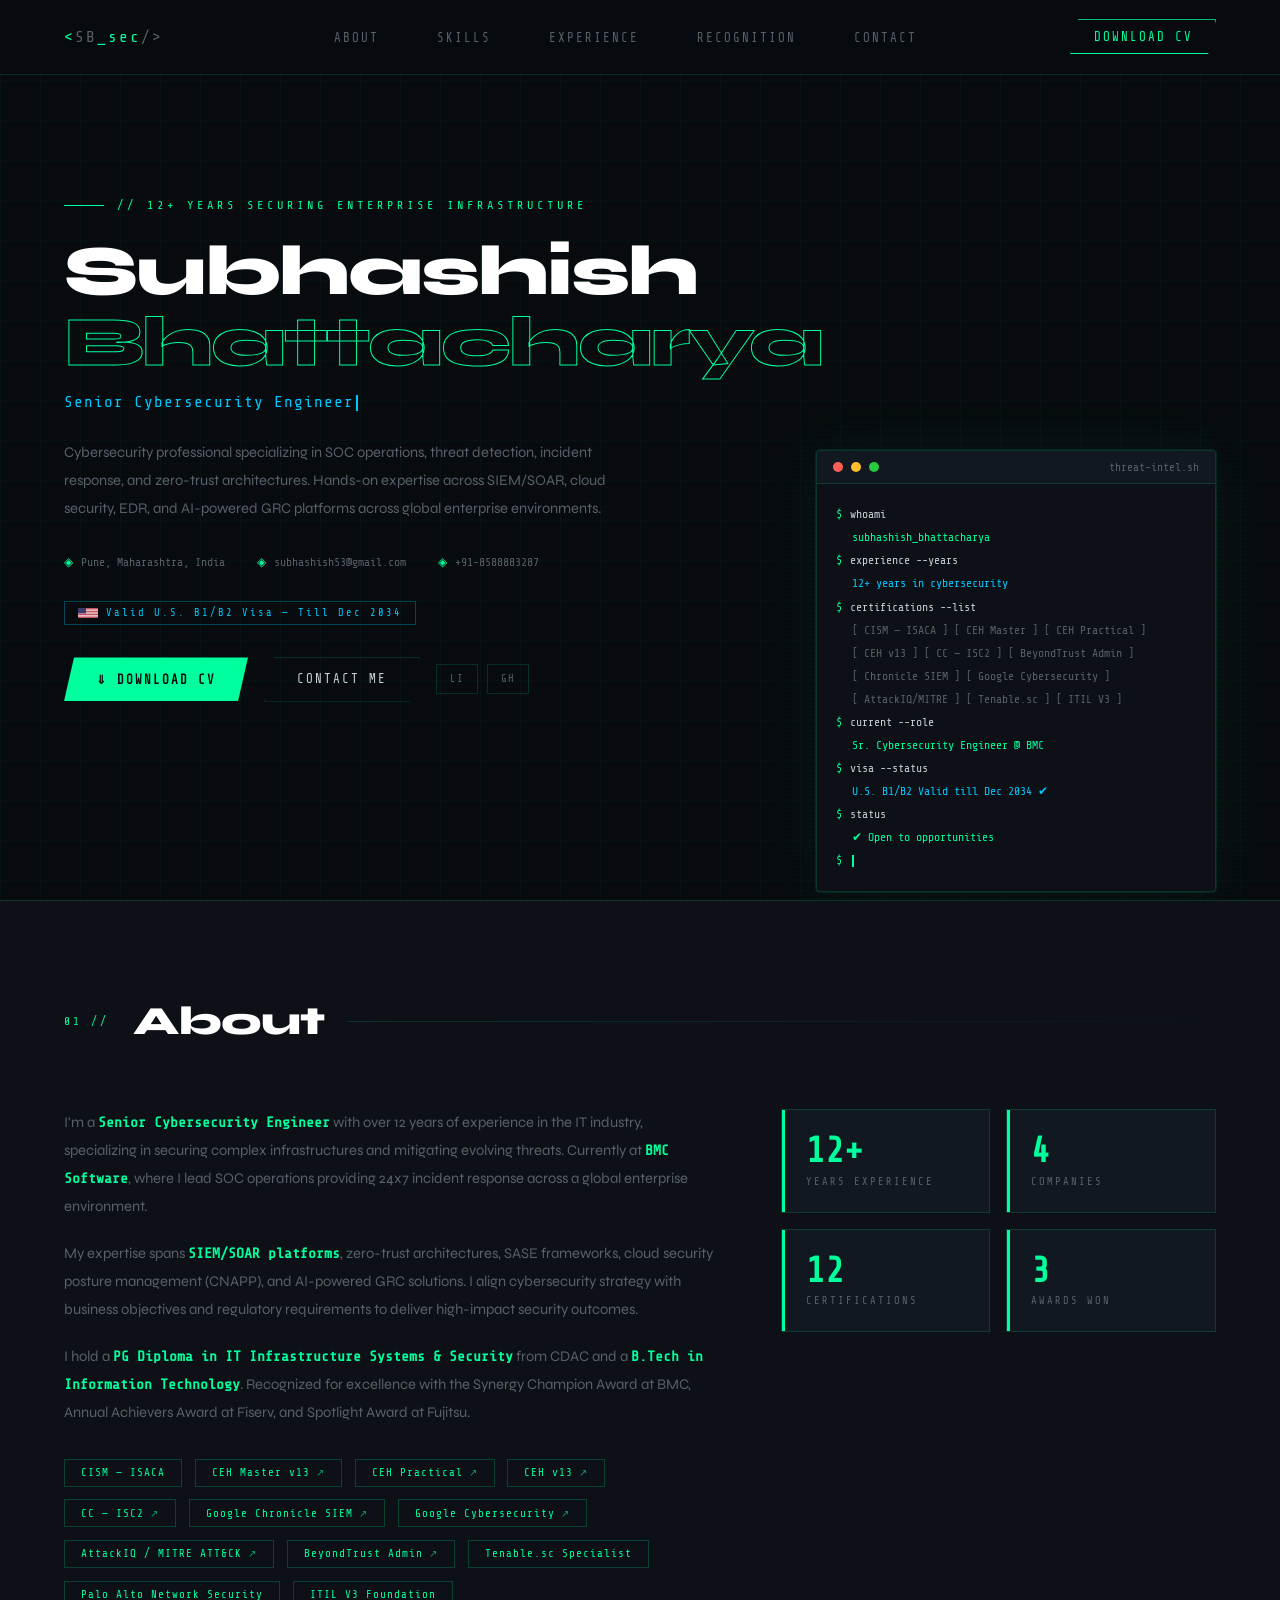
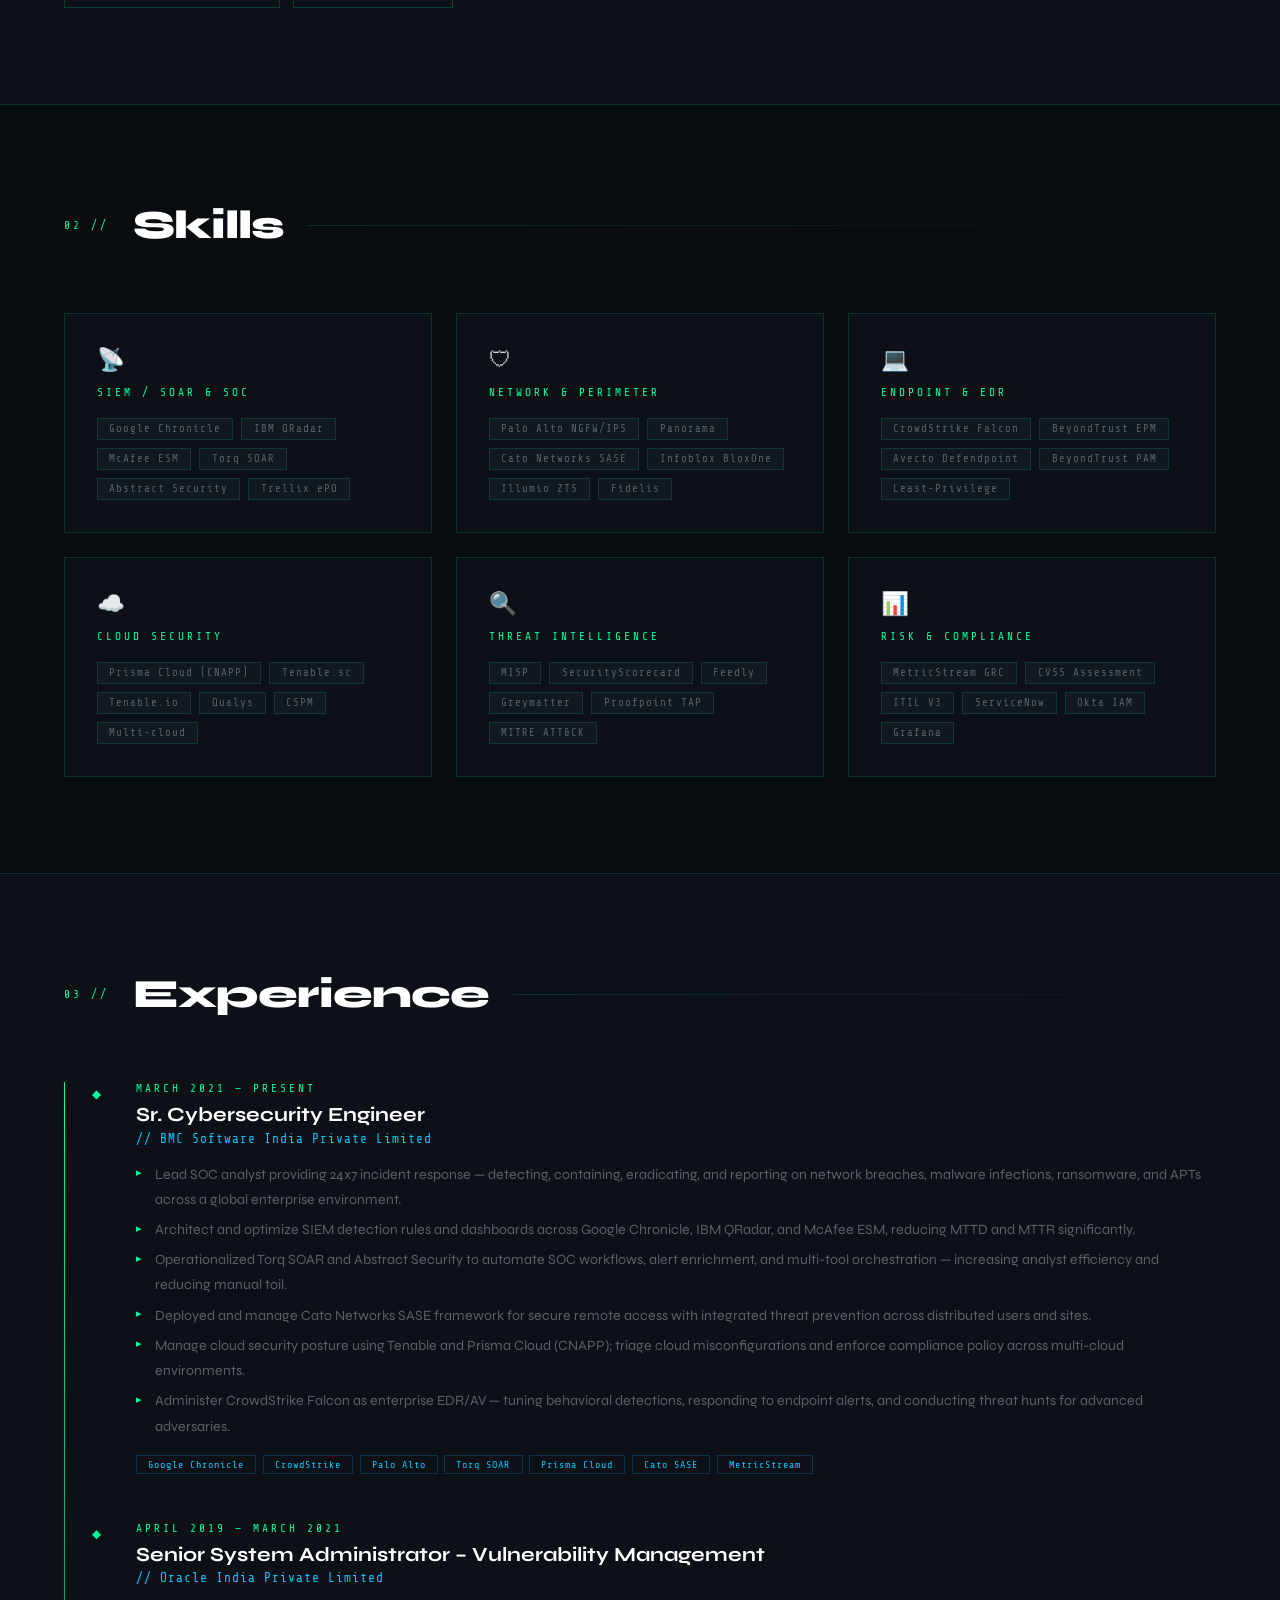
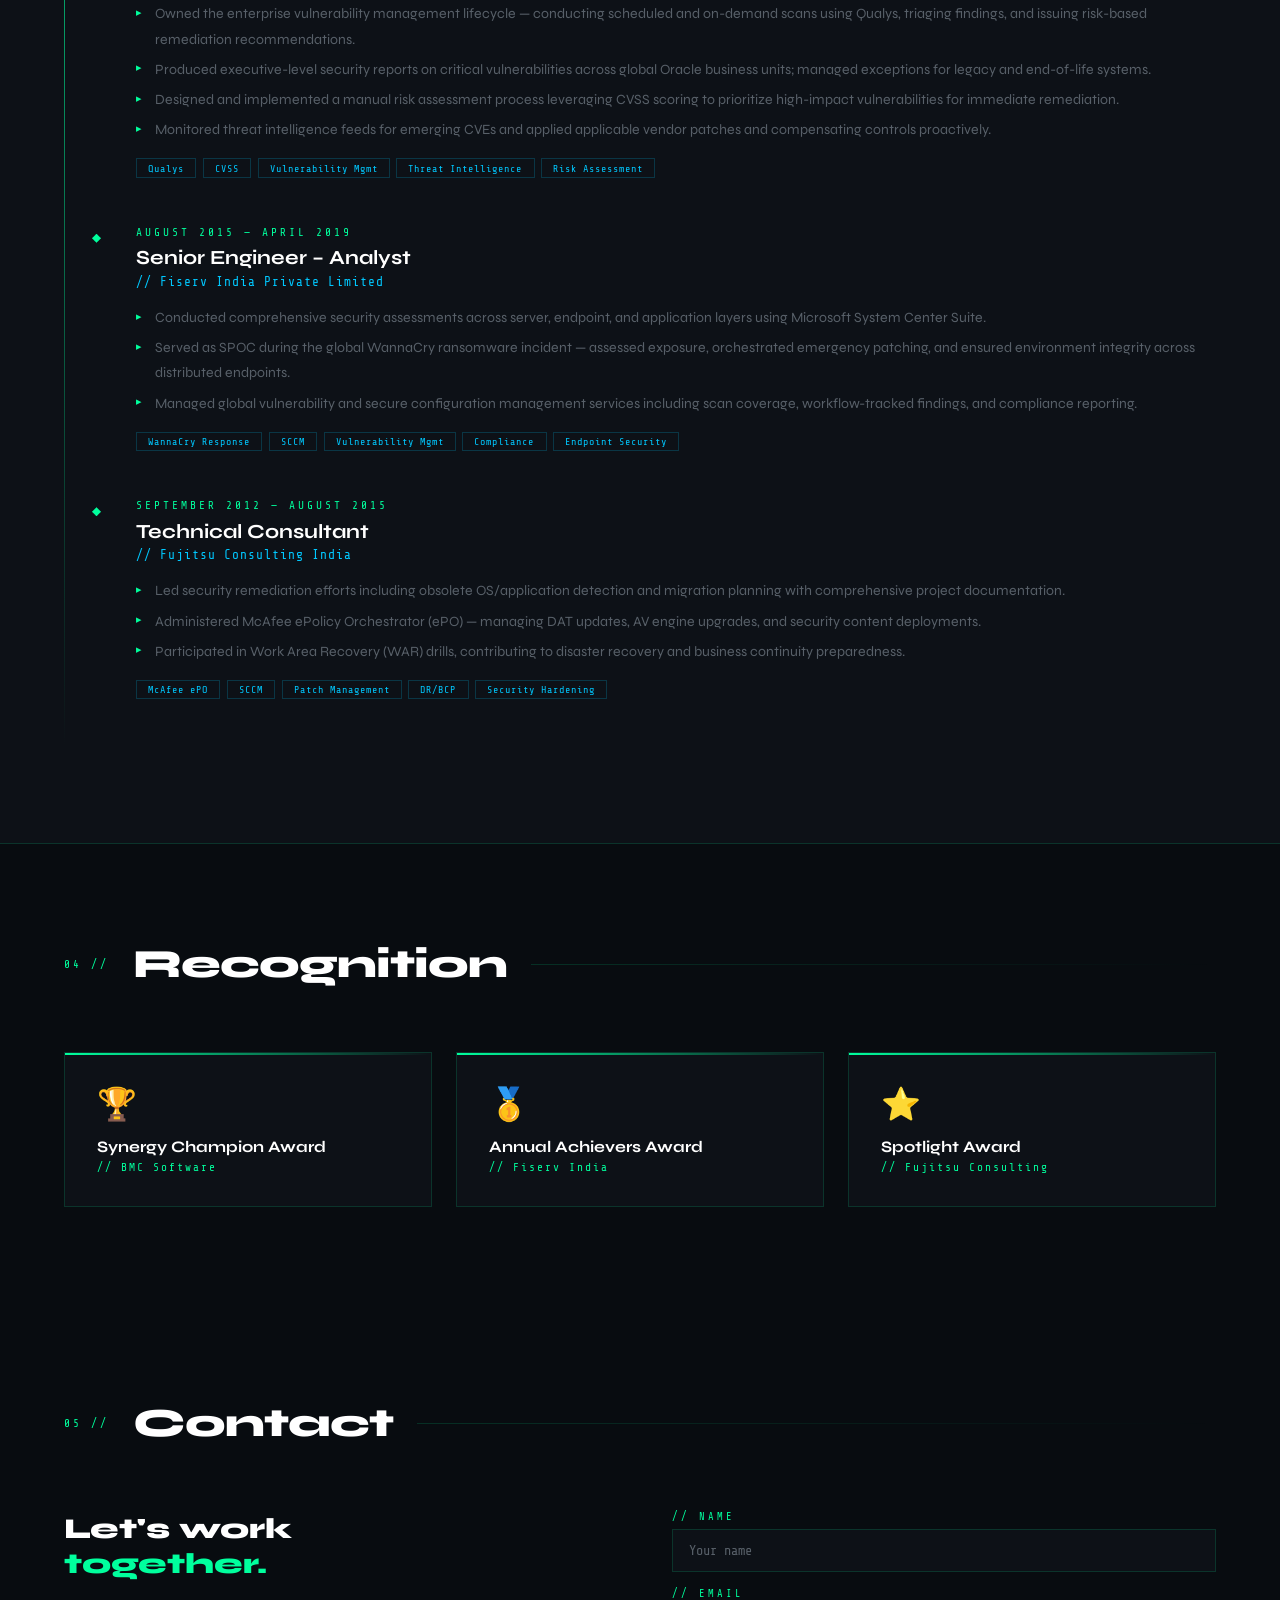
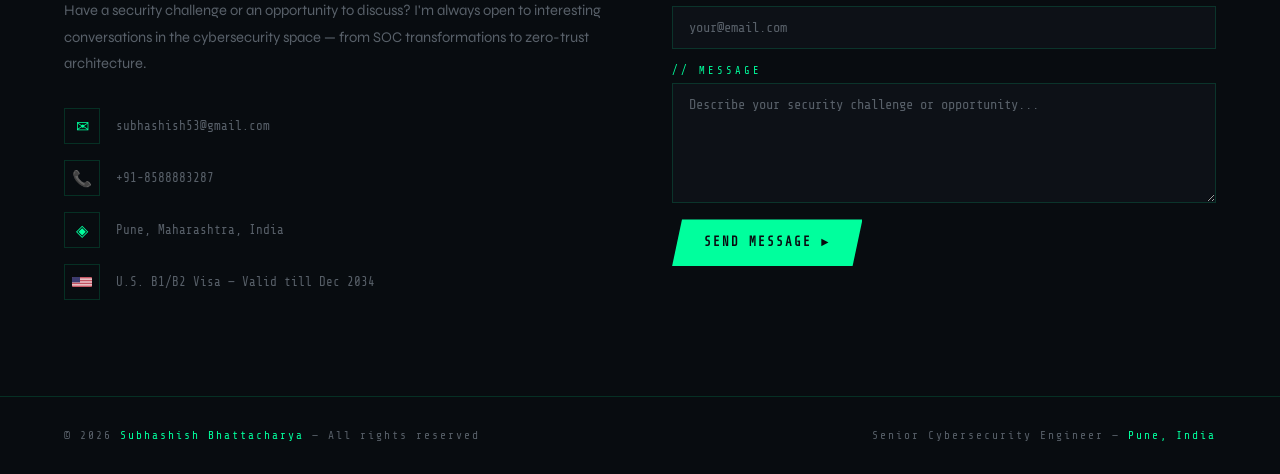
==== commit d4eb387f: "Add CISM (ISACA) certification across portfolio and CV Updates the certifications section to feature" ====
--- a/docs/index.html
+++ b/docs/index.html
@@ -79,8 +79,8 @@
       <div class="t-line"><span class="t-prompt">$</span><span class="t-cmd"> experience --years</span></div>
       <div class="t-out t-blue">12+ years in cybersecurity</div>
       <div class="t-line"><span class="t-prompt">$</span><span class="t-cmd"> certifications --list</span></div>
-      <div class="t-out">[ CEH Master ] [ CEH Practical ] [ CEH v13 ]</div>
-      <div class="t-out">[ CC — ISC2 ] [ BeyondTrust Admin ]</div>
+      <div class="t-out">[ CISM — ISACA ] [ CEH Master ] [ CEH Practical ]</div>
+      <div class="t-out">[ CEH v13 ] [ CC — ISC2 ] [ BeyondTrust Admin ]</div>
       <div class="t-out">[ Chronicle SIEM ] [ Google Cybersecurity ]</div>
       <div class="t-out">[ AttackIQ/MITRE ] [ Tenable.sc ] [ ITIL V3 ]</div>
       <div class="t-line"><span class="t-prompt">$</span><span class="t-cmd"> current --role</span></div>
@@ -108,6 +108,7 @@
       <p>I hold a <strong>PG Diploma in IT Infrastructure Systems &amp; Security</strong> from CDAC and a <strong>B.Tech in Information Technology</strong>. Recognized for excellence with the Synergy Champion Award at BMC, Annual Achievers Award at Fiserv, and Spotlight Award at Fujitsu.</p>
 
       <div class="certs-grid" role="list" aria-label="Certifications">
+        <span class="cert-badge" role="listitem" aria-label="CISM ISACA certification — Certificate Number 263076244, valid till January 2030">CISM — ISACA</span>
         <a class="cert-badge" role="listitem" href="https://drive.google.com/file/d/1cqCPP0fcl5gA-QZOKap31Gk3EQddqBVk/view" target="_blank" rel="noopener noreferrer" aria-label="CEH Master v13 certificate (opens in new tab)">CEH Master v13</a>
         <a class="cert-badge" role="listitem" href="https://drive.google.com/file/d/16MxEuxCjTVktu-DKGBJn0GdXpfcSZPaK/view" target="_blank" rel="noopener noreferrer" aria-label="CEH Practical certificate (opens in new tab)">CEH Practical</a>
         <a class="cert-badge" role="listitem" href="https://drive.google.com/file/d/1heQb-JkA9ScF9t5deFjkH-E2OxWP1b0K/view" target="_blank" rel="noopener noreferrer" aria-label="CEH v13 certificate (opens in new tab)">CEH v13</a>
@@ -124,7 +125,7 @@
     <div class="about-stats reveal" aria-label="Career statistics">
       <div class="stat-card"><div class="stat-num">12+</div><div class="stat-label">Years Experience</div></div>
       <div class="stat-card"><div class="stat-num">4</div><div class="stat-label">Companies</div></div>
-      <div class="stat-card"><div class="stat-num">11</div><div class="stat-label">Certifications</div></div>
+      <div class="stat-card"><div class="stat-num">12</div><div class="stat-label">Certifications</div></div>
       <div class="stat-card"><div class="stat-num">3</div><div class="stat-label">Awards Won</div></div>
     </div>
   </div>
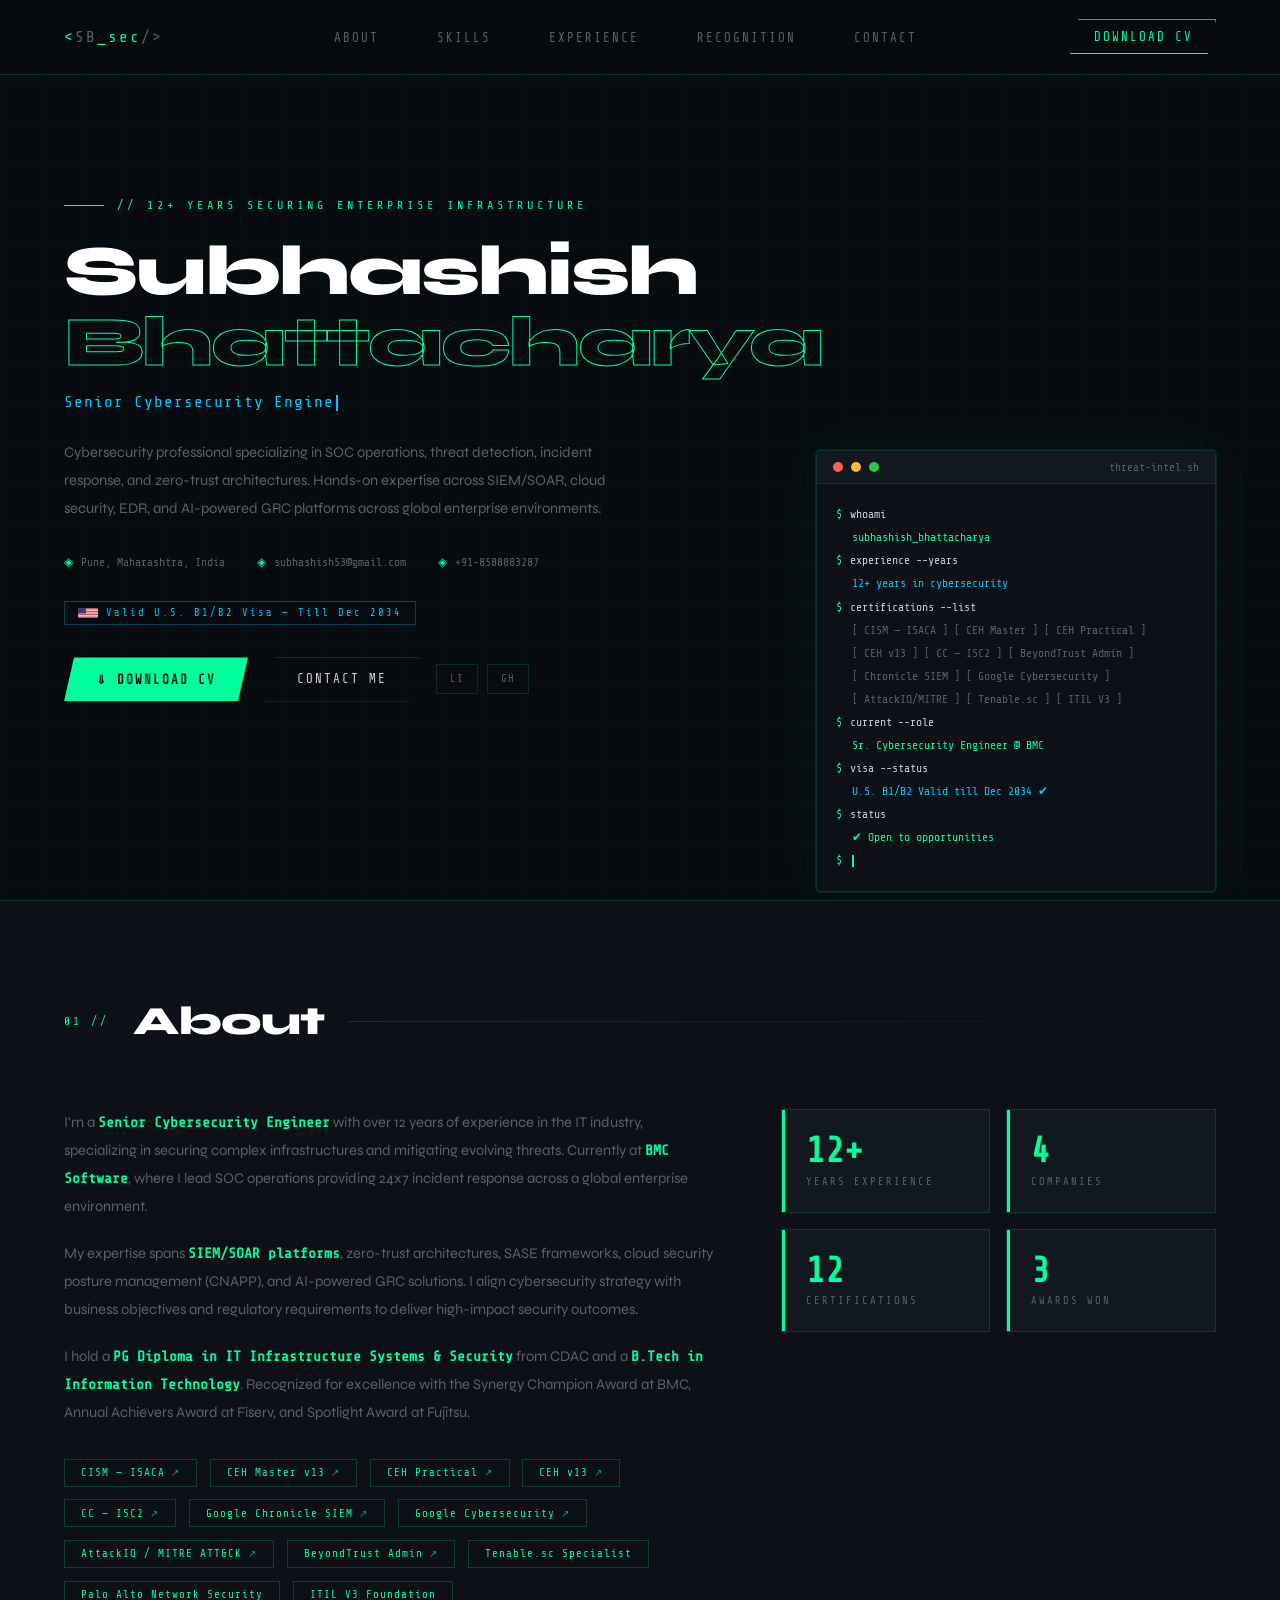
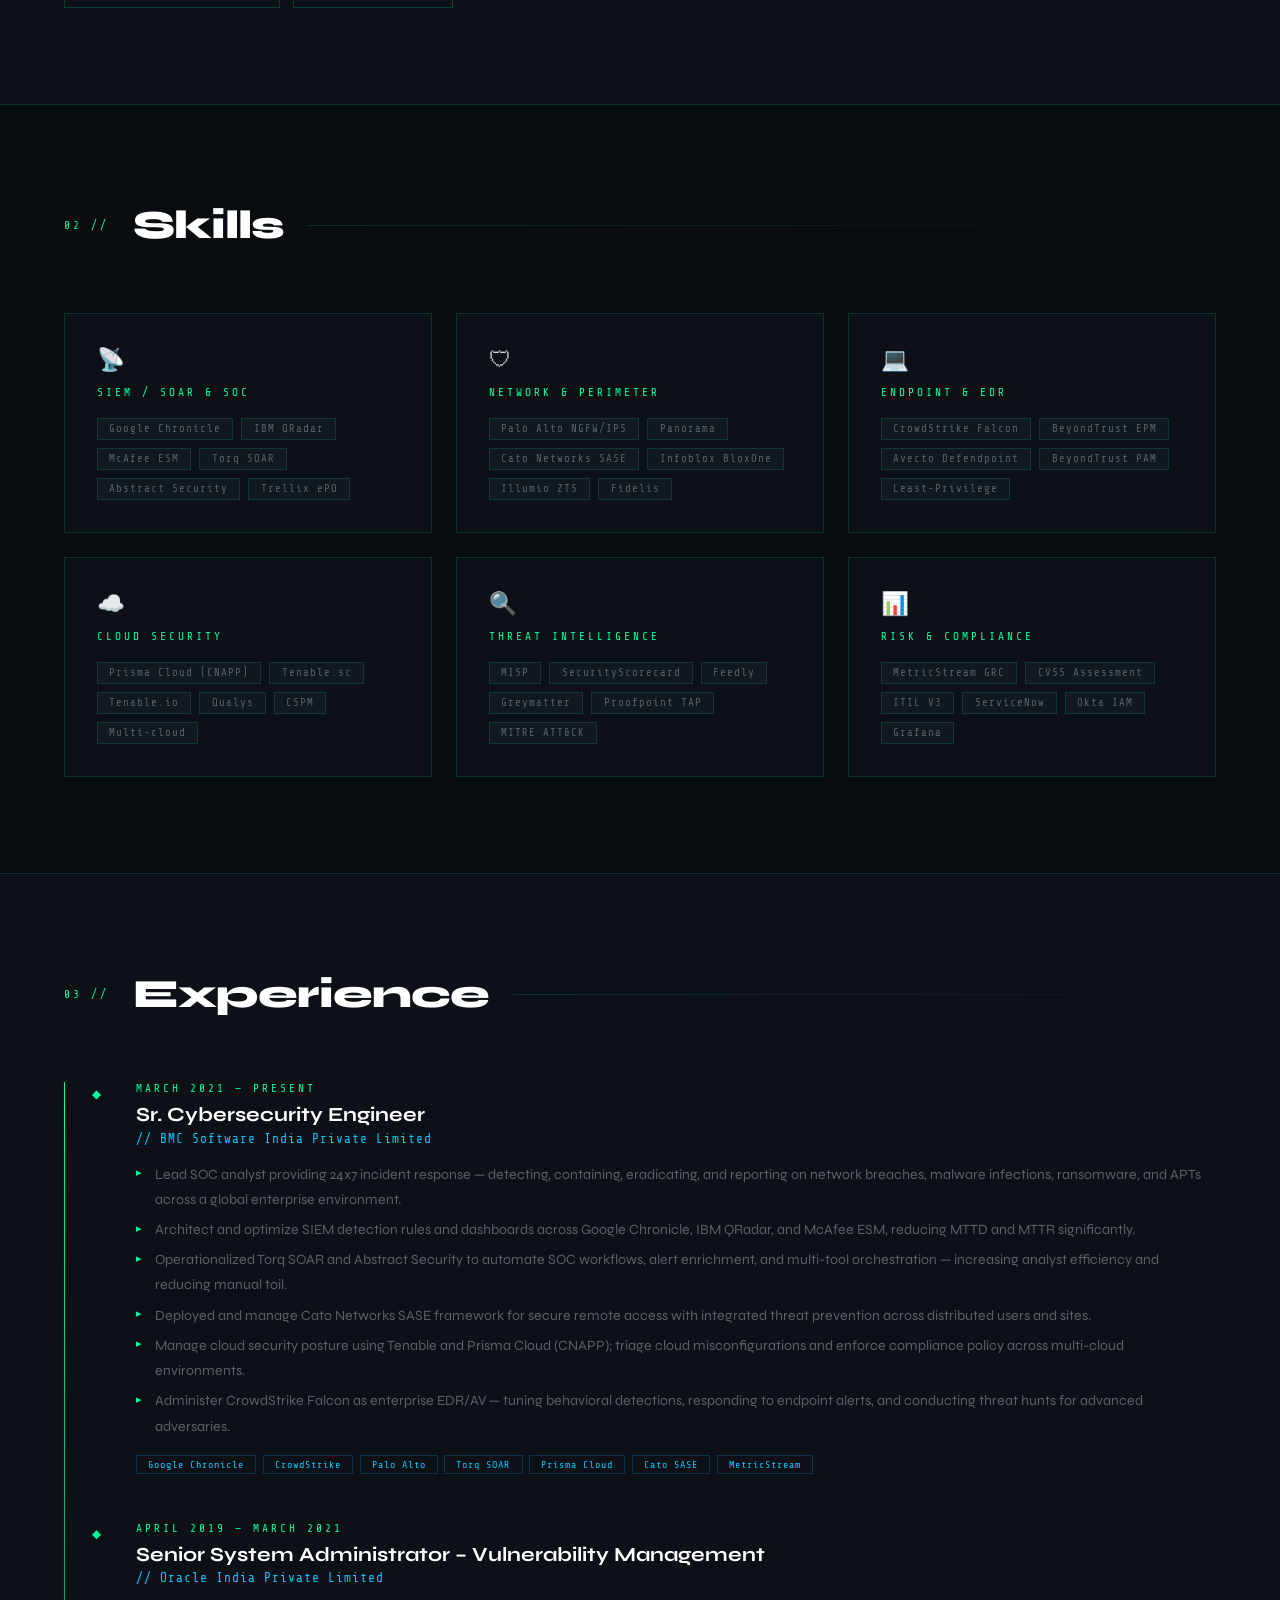
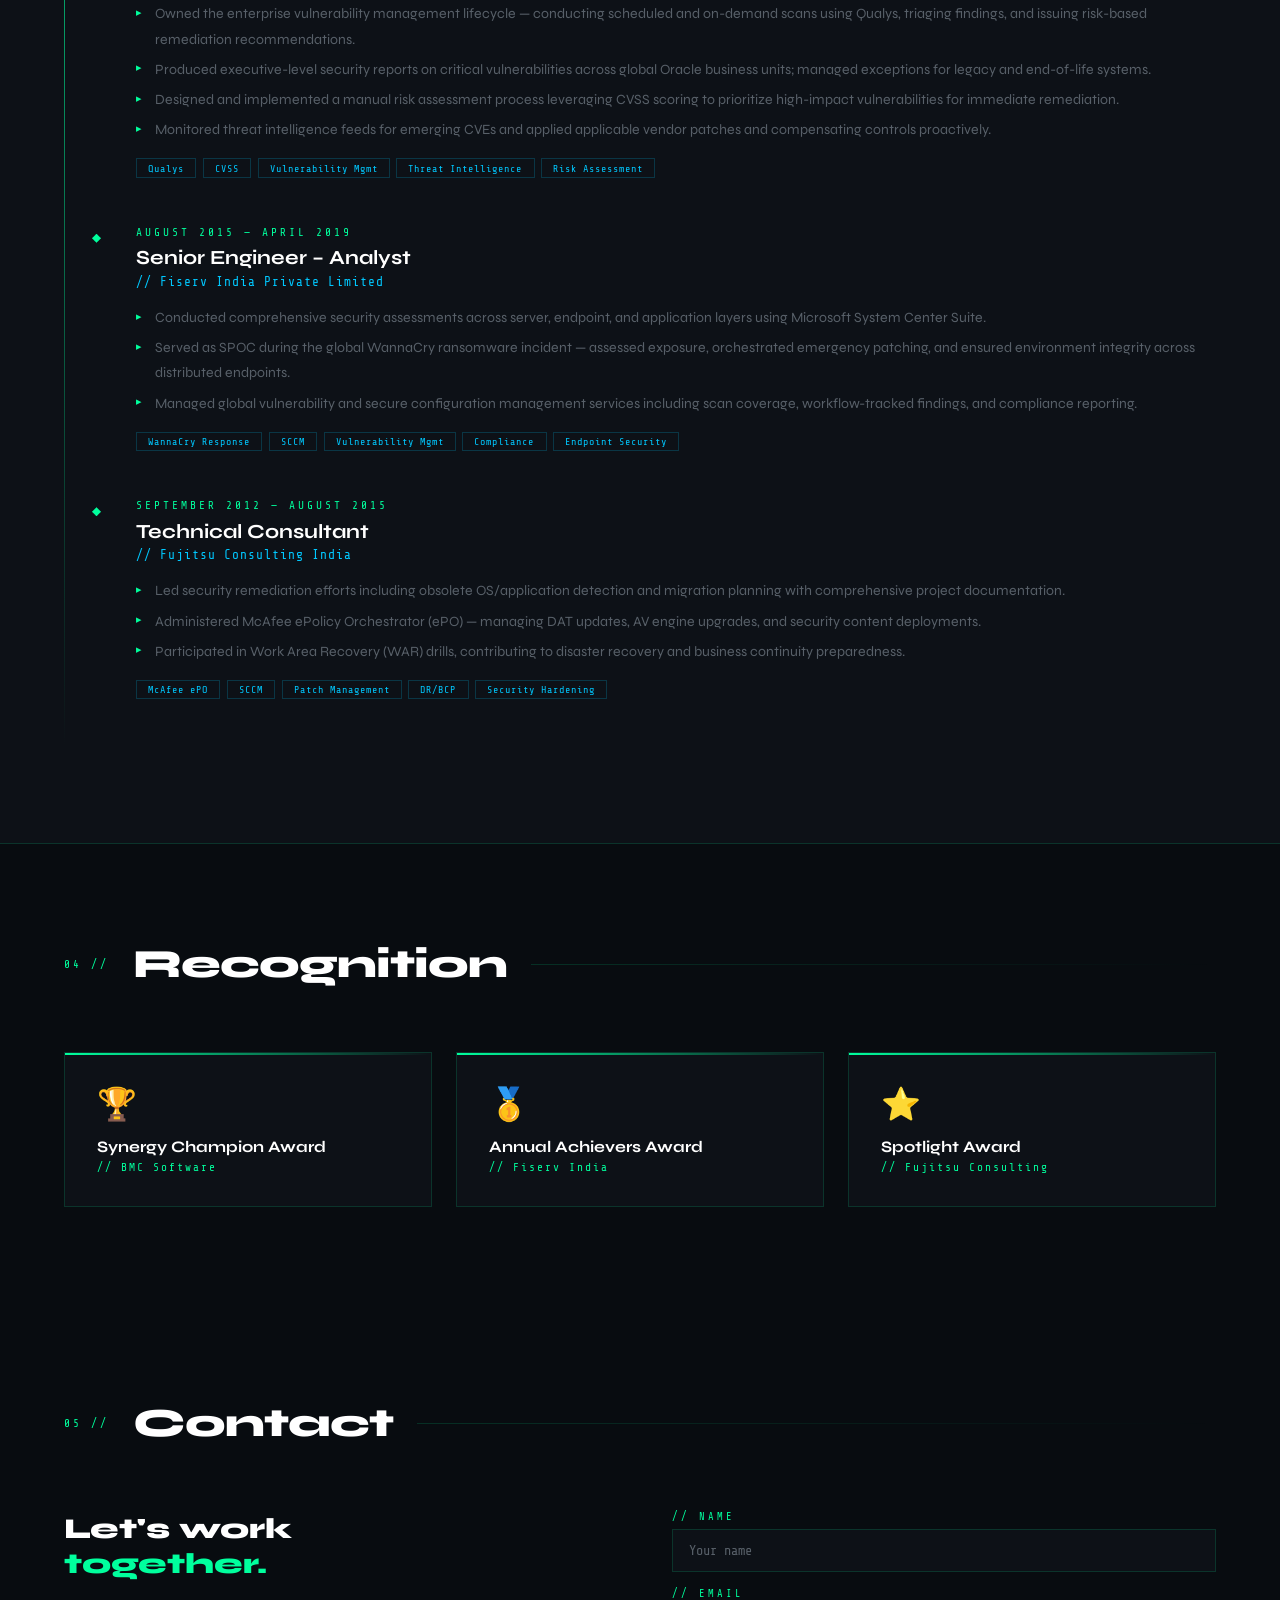
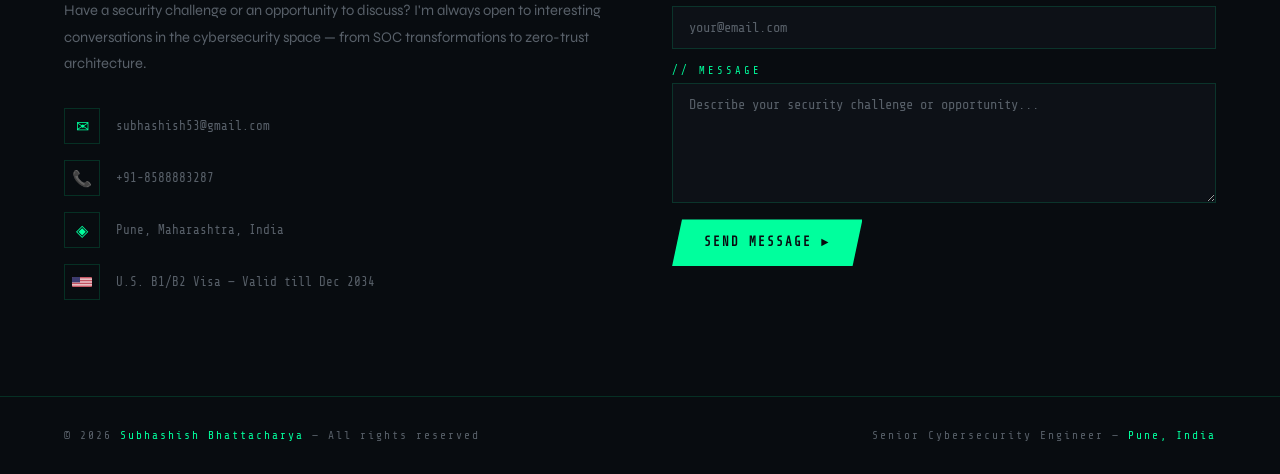
==== commit 2dc30066: "Link CISM cert badge to Google Drive certificate Replaces the placeholder <span> with an <a> linking" ====
--- a/docs/index.html
+++ b/docs/index.html
@@ -108,7 +108,7 @@
       <p>I hold a <strong>PG Diploma in IT Infrastructure Systems &amp; Security</strong> from CDAC and a <strong>B.Tech in Information Technology</strong>. Recognized for excellence with the Synergy Champion Award at BMC, Annual Achievers Award at Fiserv, and Spotlight Award at Fujitsu.</p>
 
       <div class="certs-grid" role="list" aria-label="Certifications">
-        <span class="cert-badge" role="listitem" aria-label="CISM ISACA certification — Certificate Number 263076244, valid till January 2030">CISM — ISACA</span>
+        <a class="cert-badge" role="listitem" href="https://drive.google.com/file/d/1t2BvQt1kBBlHvdXCHqyv25uJFZVa5YhB/view" target="_blank" rel="noopener noreferrer" aria-label="CISM ISACA certificate — Certificate Number 263076244, valid till January 2030 (opens in new tab)">CISM — ISACA</a>
         <a class="cert-badge" role="listitem" href="https://drive.google.com/file/d/1cqCPP0fcl5gA-QZOKap31Gk3EQddqBVk/view" target="_blank" rel="noopener noreferrer" aria-label="CEH Master v13 certificate (opens in new tab)">CEH Master v13</a>
         <a class="cert-badge" role="listitem" href="https://drive.google.com/file/d/16MxEuxCjTVktu-DKGBJn0GdXpfcSZPaK/view" target="_blank" rel="noopener noreferrer" aria-label="CEH Practical certificate (opens in new tab)">CEH Practical</a>
         <a class="cert-badge" role="listitem" href="https://drive.google.com/file/d/1heQb-JkA9ScF9t5deFjkH-E2OxWP1b0K/view" target="_blank" rel="noopener noreferrer" aria-label="CEH v13 certificate (opens in new tab)">CEH v13</a>
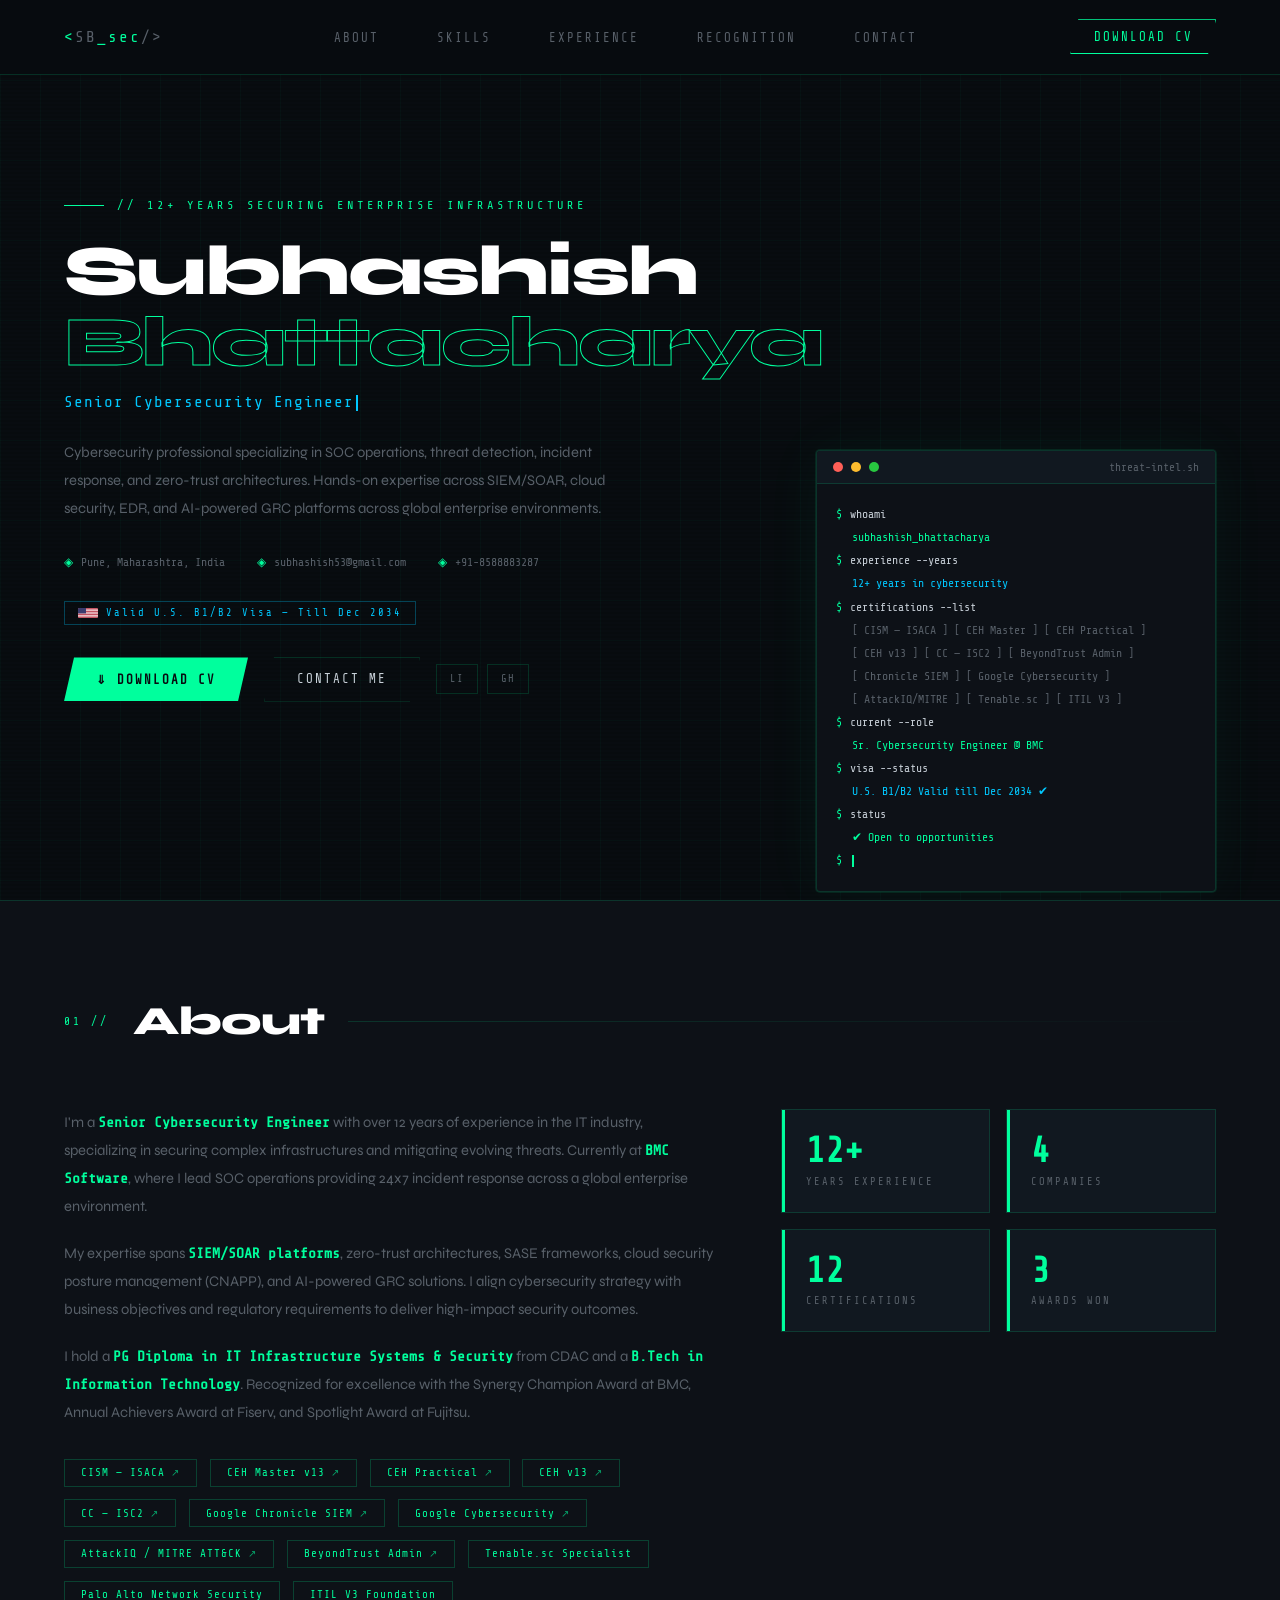
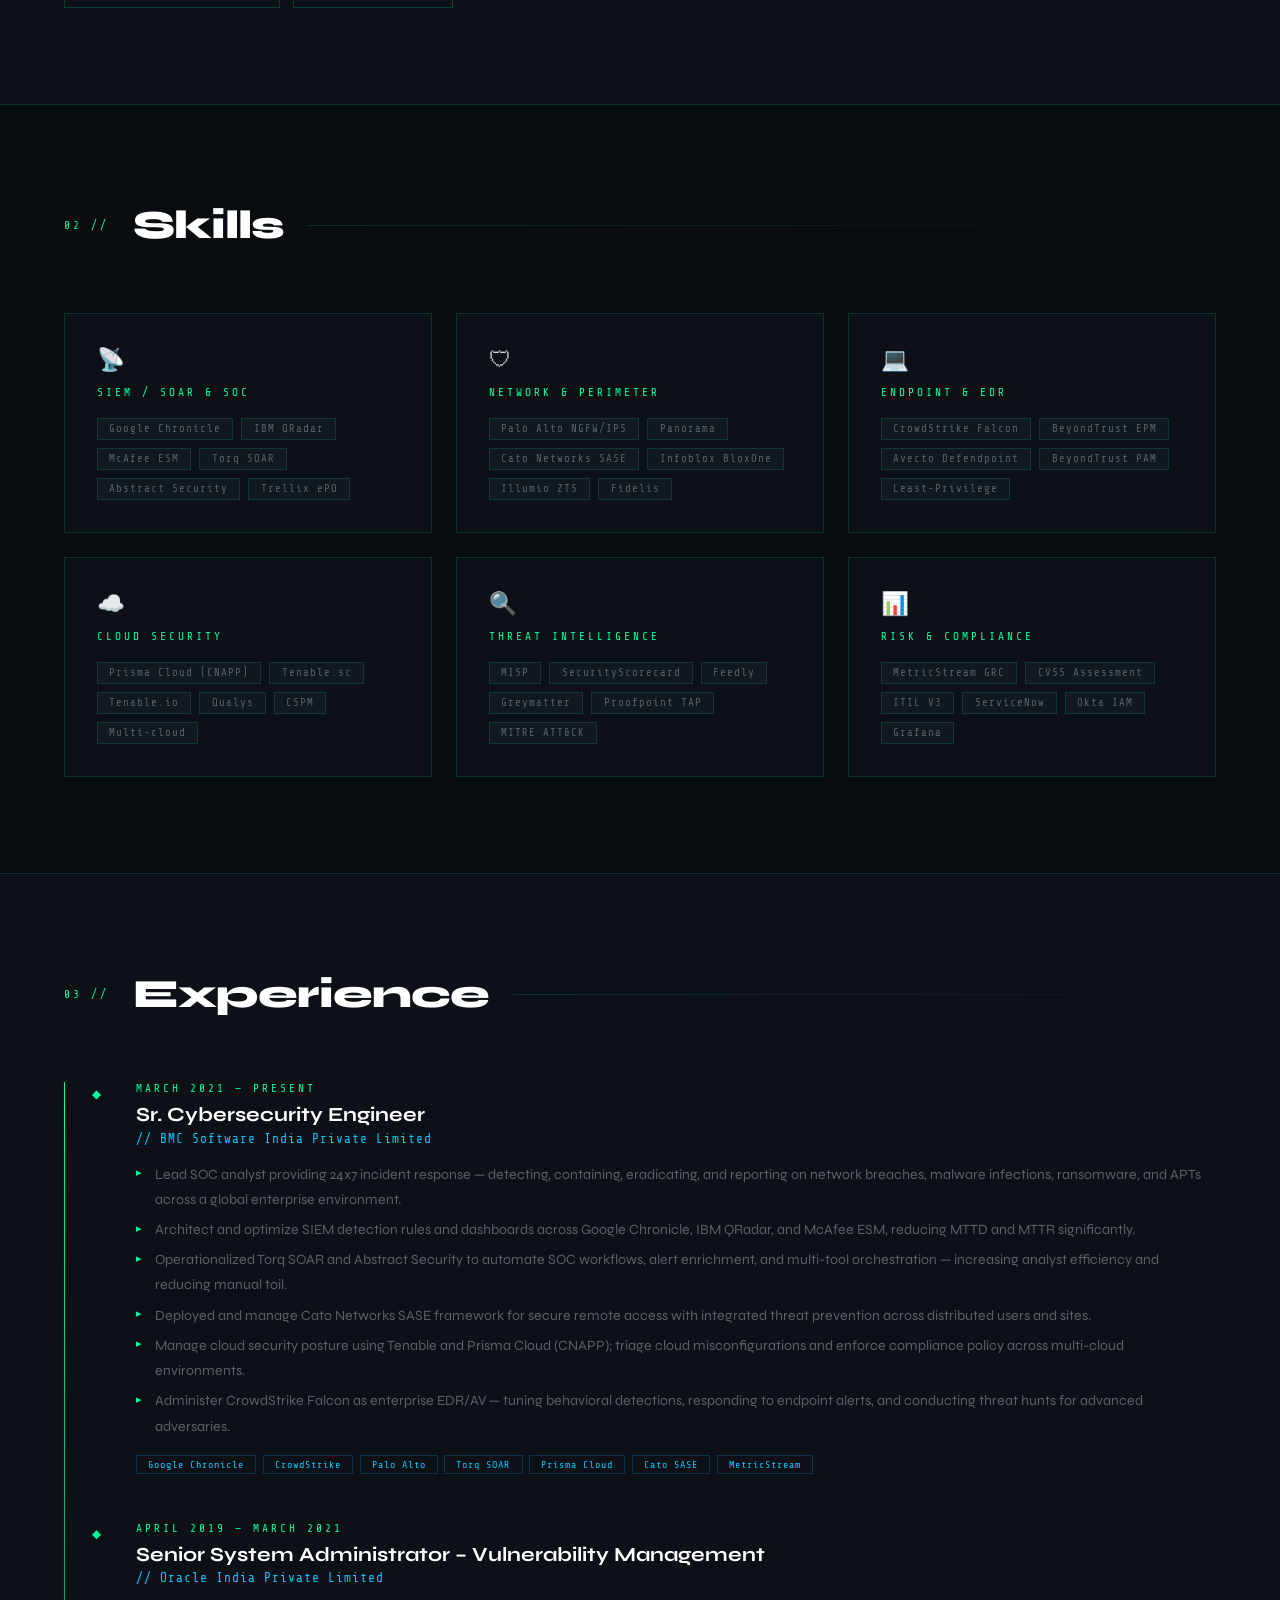
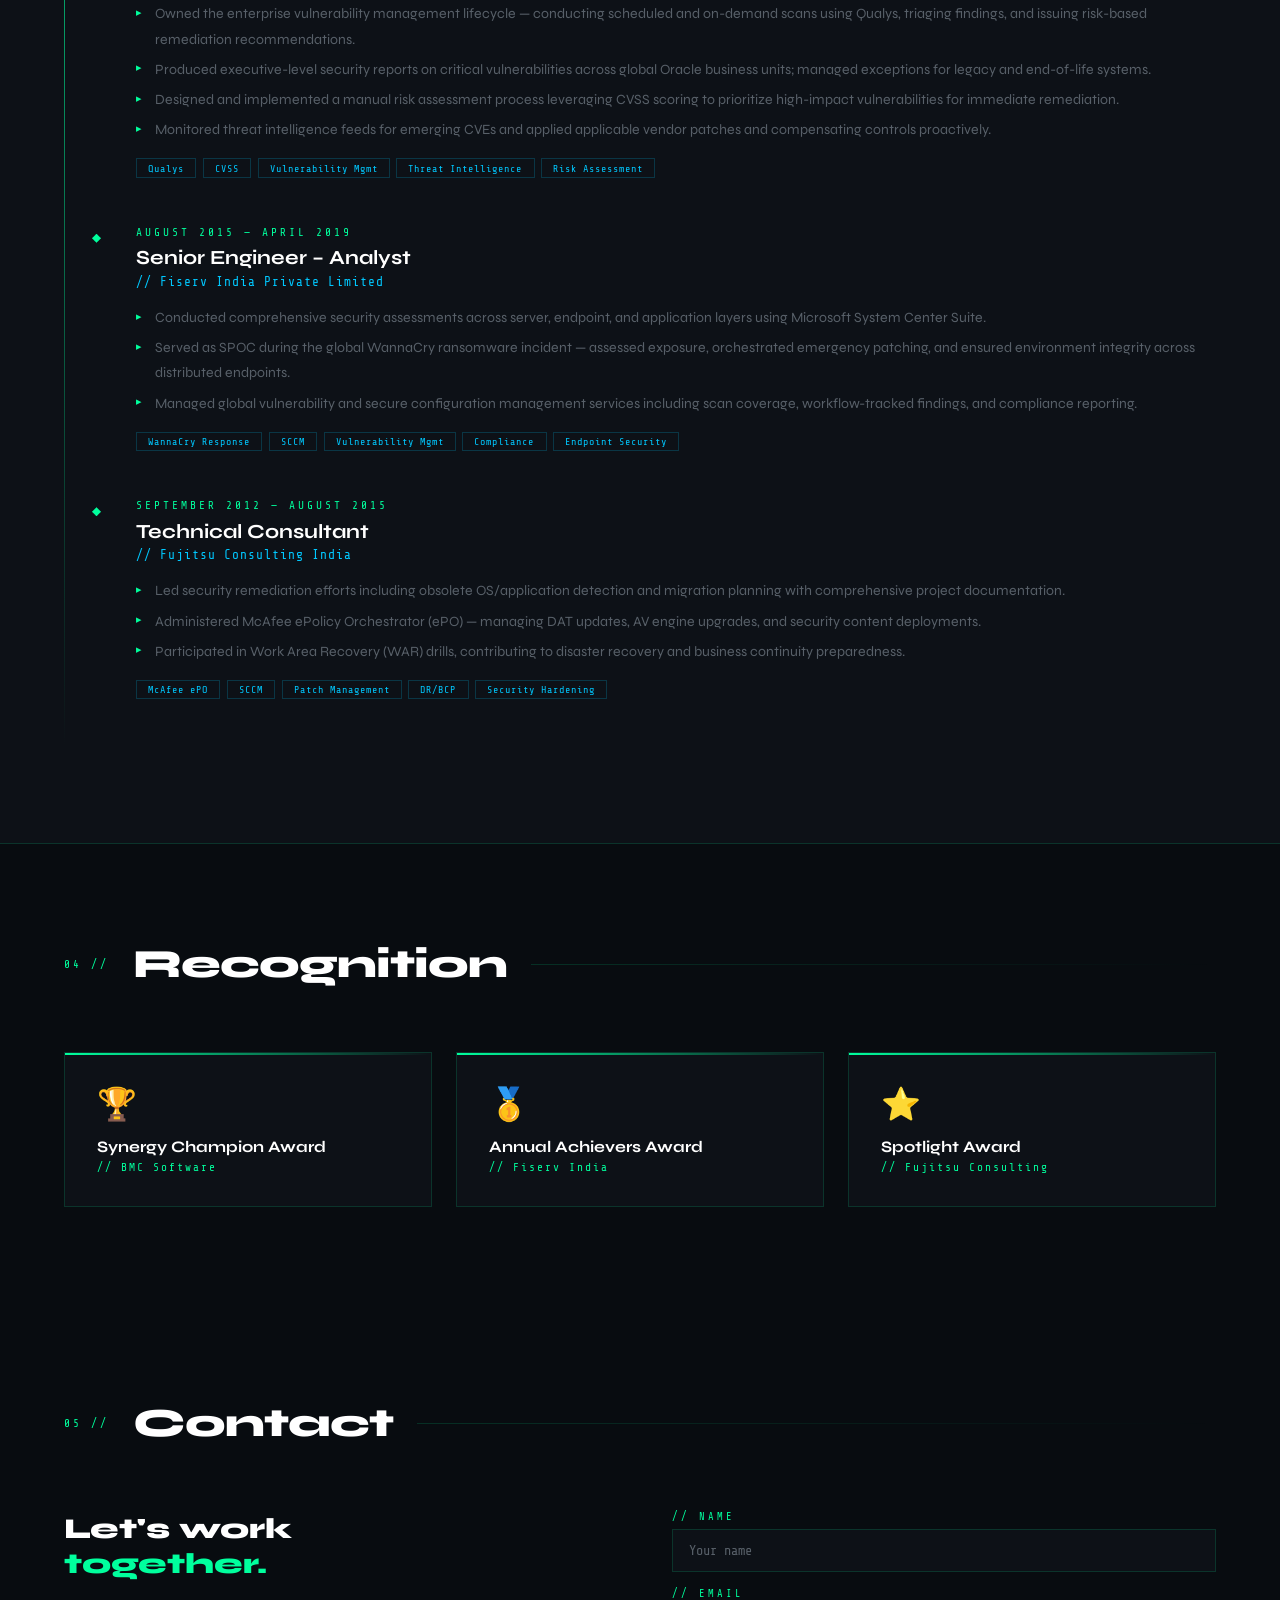
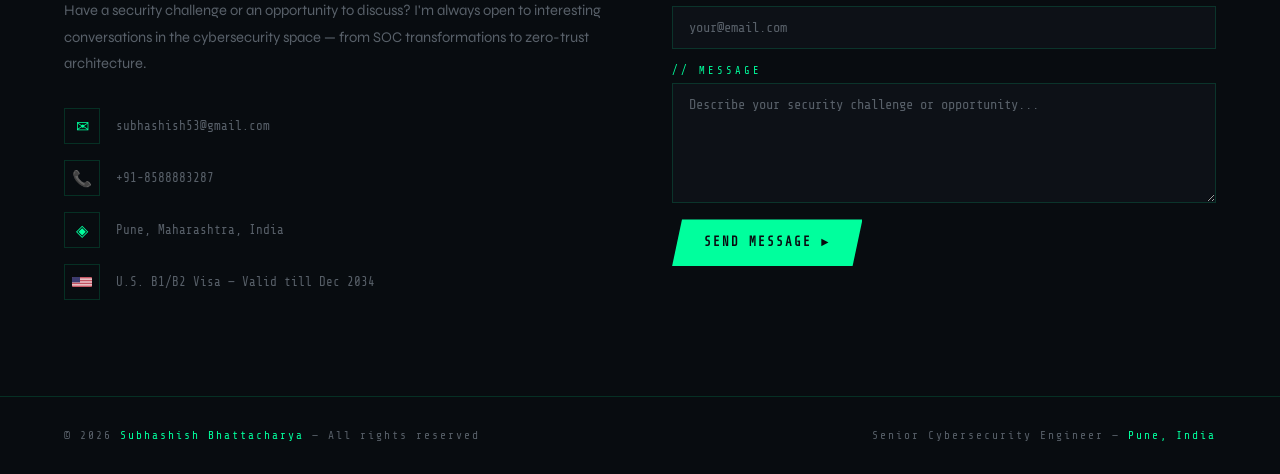
==== commit 9c979be4: "Security hardening: redact internal paths, tighten CSP, expand .gitignore - Portfolio_Management_Gui" ====
--- a/docs/index.html
+++ b/docs/index.html
@@ -108,7 +108,7 @@
       <p>I hold a <strong>PG Diploma in IT Infrastructure Systems &amp; Security</strong> from CDAC and a <strong>B.Tech in Information Technology</strong>. Recognized for excellence with the Synergy Champion Award at BMC, Annual Achievers Award at Fiserv, and Spotlight Award at Fujitsu.</p>
 
       <div class="certs-grid" role="list" aria-label="Certifications">
-        <a class="cert-badge" role="listitem" href="https://drive.google.com/file/d/1t2BvQt1kBBlHvdXCHqyv25uJFZVa5YhB/view" target="_blank" rel="noopener noreferrer" aria-label="CISM ISACA certificate — Certificate Number 263076244, valid till January 2030 (opens in new tab)">CISM — ISACA</a>
+        <a class="cert-badge" role="listitem" href="https://drive.google.com/file/d/1t2BvQt1kBBlHvdXCHqyv25uJFZVa5YhB/view" target="_blank" rel="noopener noreferrer" aria-label="CISM ISACA certificate (opens in new tab)">CISM — ISACA</a>
         <a class="cert-badge" role="listitem" href="https://drive.google.com/file/d/1cqCPP0fcl5gA-QZOKap31Gk3EQddqBVk/view" target="_blank" rel="noopener noreferrer" aria-label="CEH Master v13 certificate (opens in new tab)">CEH Master v13</a>
         <a class="cert-badge" role="listitem" href="https://drive.google.com/file/d/16MxEuxCjTVktu-DKGBJn0GdXpfcSZPaK/view" target="_blank" rel="noopener noreferrer" aria-label="CEH Practical certificate (opens in new tab)">CEH Practical</a>
         <a class="cert-badge" role="listitem" href="https://drive.google.com/file/d/1heQb-JkA9ScF9t5deFjkH-E2OxWP1b0K/view" target="_blank" rel="noopener noreferrer" aria-label="CEH v13 certificate (opens in new tab)">CEH v13</a>
